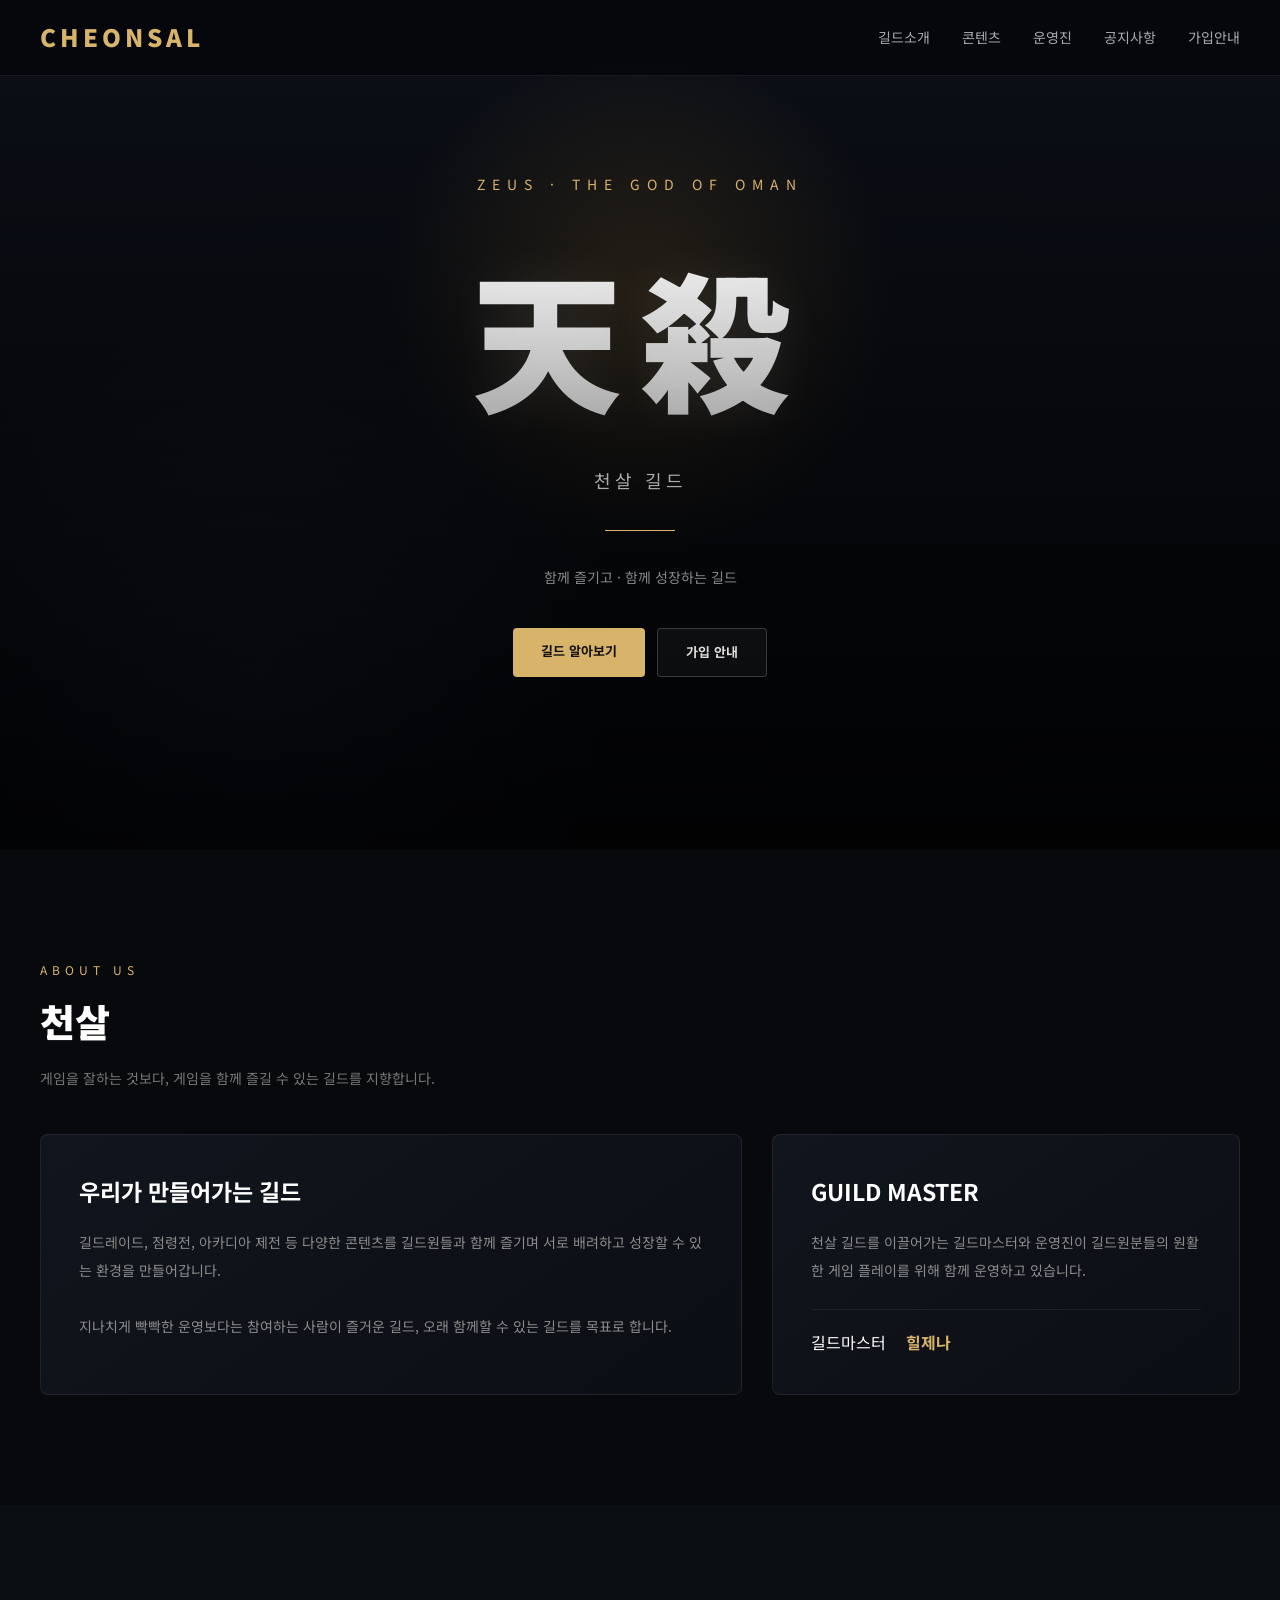
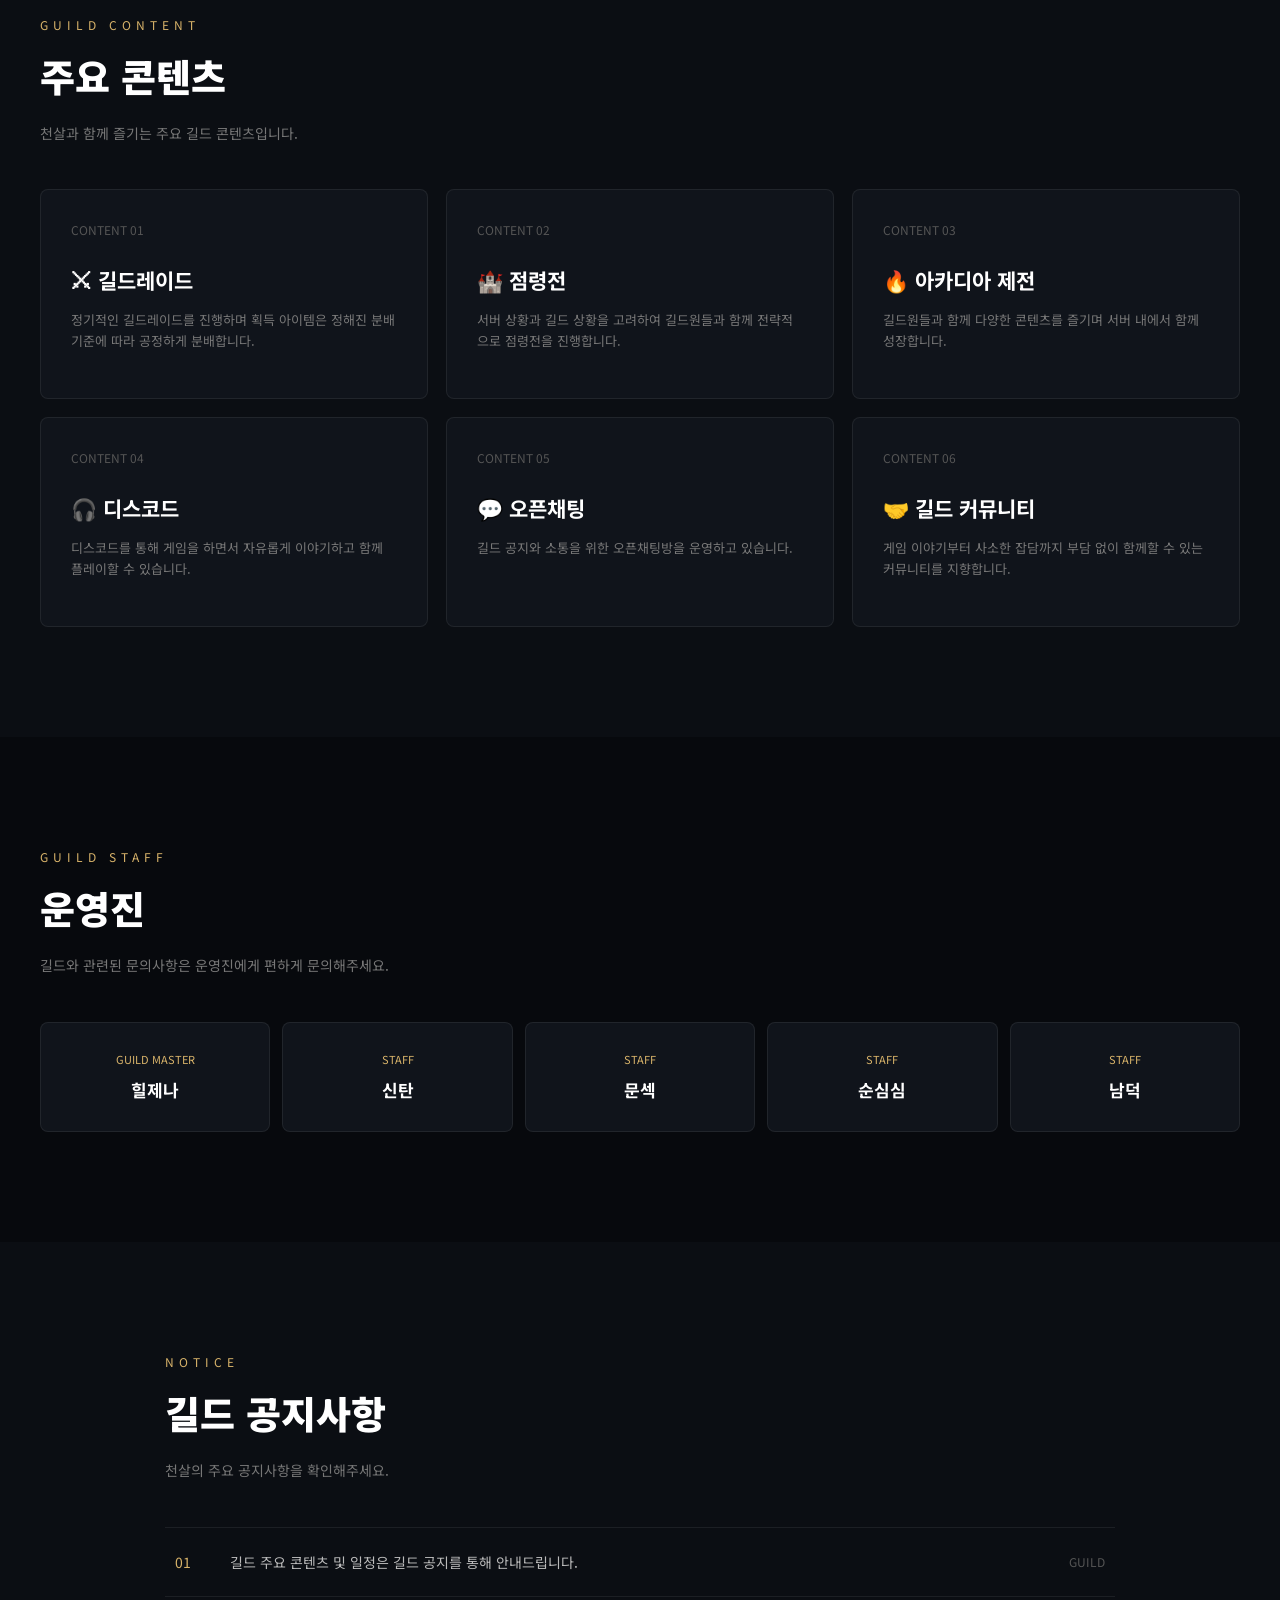
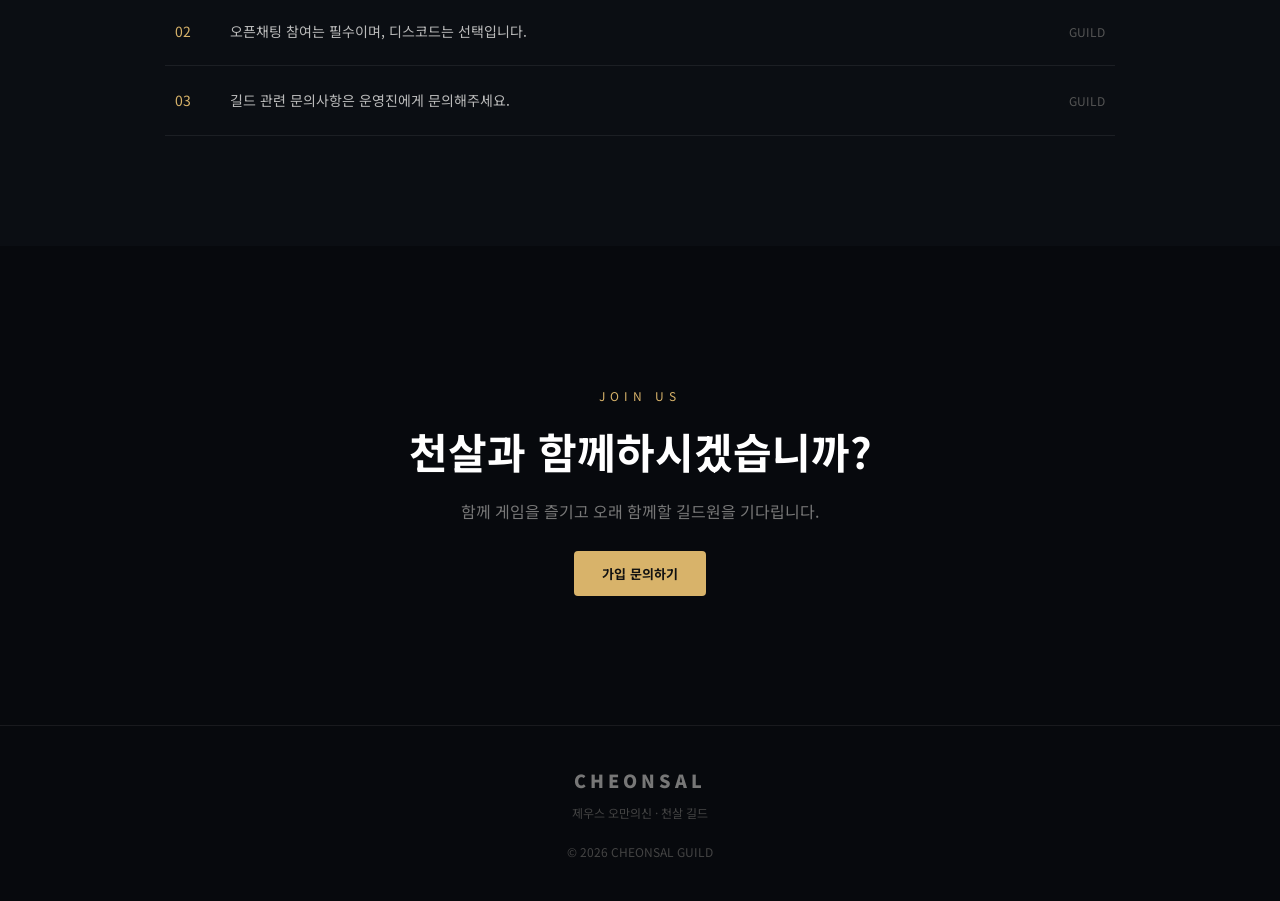
==== index.html @ 9de366fa "Update index.html" ====
<!DOCTYPE html>
<html lang="ko">
<head>
<meta charset="UTF-8">
<meta name="viewport" content="width=device-width, initial-scale=1.0">

<title>천살 | 제우스 오만의신</title>

<style>
@import url('https://fonts.googleapis.com/css2?family=Noto+Sans+KR:wght@400;500;700;900&display=swap');

* {
    margin: 0;
    padding: 0;
    box-sizing: border-box;
}

html {
    scroll-behavior: smooth;
}

body {
    font-family: 'Noto Sans KR', sans-serif;
    background: #07090d;
    color: #fff;
    line-height: 1.6;
}

a {
    color: inherit;
    text-decoration: none;
}

/* =========================
   HEADER
========================= */

header {
    position: fixed;
    top: 0;
    left: 0;
    width: 100%;
    height: 76px;
    z-index: 999;

    background: rgba(5, 7, 11, 0.82);
    backdrop-filter: blur(14px);

    border-bottom: 1px solid rgba(255,255,255,0.08);
}

.header-inner {
    max-width: 1250px;
    height: 100%;
    margin: auto;

    display: flex;
    align-items: center;
    justify-content: space-between;

    padding: 0 25px;
}

.logo {
    font-size: 24px;
    font-weight: 900;
    letter-spacing: 4px;
}

.logo span {
    color: #d8b36a;
}

nav {
    display: flex;
    gap: 32px;
}

nav a {
    color: #aaa;
    font-size: 14px;
    transition: 0.25s;
}

nav a:hover {
    color: #fff;
}

/* =========================
   HERO
========================= */

.hero {
    min-height: 850px;

    display: flex;
    align-items: center;
    justify-content: center;

    text-align: center;

    position: relative;
    overflow: hidden;

    background:
        radial-gradient(circle at 50% 35%, rgba(148,110,48,0.28), transparent 30%),
        radial-gradient(circle at 20% 80%, rgba(45,65,110,0.18), transparent 30%),
        linear-gradient(180deg, #0d1119 0%, #07090d 100%);
}

.hero::before {
    content: "";
    position: absolute;
    inset: 0;

    background:
        linear-gradient(
            180deg,
            rgba(0,0,0,0.05),
            rgba(0,0,0,0.75)
        );
}

.hero-content {
    position: relative;
    z-index: 2;
    padding: 20px;
}

.hero-small {
    color: #d8b36a;
    font-size: 14px;
    letter-spacing: 7px;
    margin-bottom: 20px;
}

.hero h1 {
    font-size: clamp(70px, 12vw, 150px);
    font-weight: 900;
    letter-spacing: 18px;

    background: linear-gradient(
        180deg,
        #fff 0%,
        #d8d8d8 40%,
        #9b9b9b 100%
    );

    -webkit-background-clip: text;
    -webkit-text-fill-color: transparent;

    text-shadow: 0 0 50px rgba(255,255,255,0.08);
}

.hero-sub {
    margin-top: 10px;
    color: #aaa;
    font-size: 18px;
    letter-spacing: 4px;
}

.hero-line {
    width: 70px;
    height: 1px;
    background: #d8b36a;
    margin: 35px auto;
}

.hero-description {
    color: #888;
    font-size: 14px;
}

.hero-buttons {
    margin-top: 40px;
    display: flex;
    justify-content: center;
    gap: 12px;
    flex-wrap: wrap;
}

.btn {
    padding: 13px 28px;
    border-radius: 4px;
    font-size: 13px;
    font-weight: 700;
    transition: 0.25s;
}

.btn-main {
    background: #d8b36a;
    color: #111;
}

.btn-main:hover {
    background: #f0d18c;
    transform: translateY(-2px);
}

.btn-dark {
    border: 1px solid rgba(255,255,255,0.18);
    color: #ddd;
    background: rgba(255,255,255,0.04);
}

.btn-dark:hover {
    background: rgba(255,255,255,0.1);
}

/* =========================
   COMMON
========================= */

section {
    max-width: 1250px;
    margin: auto;
    padding: 110px 25px;
}

.section-label {
    color: #d8b36a;
    font-size: 12px;
    letter-spacing: 5px;
    margin-bottom: 12px;
}

.section-title {
    font-size: 38px;
    font-weight: 900;
    margin-bottom: 15px;
}

.section-desc {
    color: #777;
    font-size: 14px;
    margin-bottom: 45px;
}

/* =========================
   ABOUT
========================= */

.about-grid {
    display: grid;
    grid-template-columns: 1.2fr 0.8fr;
    gap: 30px;
}

.about-box {
    background: linear-gradient(
        145deg,
        #11151d,
        #0b0e13
    );

    border: 1px solid rgba(255,255,255,0.08);
    padding: 38px;
    border-radius: 8px;
}

.about-box h3 {
    font-size: 23px;
    margin-bottom: 18px;
}

.about-box p {
    color: #8b8b8b;
    font-size: 14px;
    line-height: 2;
}

.master {
    margin-top: 25px;
    padding-top: 20px;
    border-top: 1px solid rgba(255,255,255,0.07);
}

.master strong {
    color: #d8b36a;
}

/* =========================
   CONTENT
========================= */

.content-section {
    max-width: none;
    background: #0b0e13;
}

.content-inner {
    max-width: 1250px;
    margin: auto;
}

.cards {
    display: grid;
    grid-template-columns: repeat(3, 1fr);
    gap: 18px;
}

.card {
    min-height: 210px;
    padding: 30px;

    background: #10141b;
    border: 1px solid rgba(255,255,255,0.07);

    border-radius: 8px;

    transition: 0.3s;
}

.card:hover {
    transform: translateY(-6px);
    border-color: rgba(216,179,106,0.4);
}

.card-number {
    color: #555;
    font-size: 12px;
    margin-bottom: 25px;
}

.card h3 {
    font-size: 21px;
    margin-bottom: 12px;
}

.card p {
    color: #777;
    font-size: 13px;
}

/* =========================
   STAFF
========================= */

.staff {
    display: grid;
    grid-template-columns: repeat(5, 1fr);
    gap: 12px;
}

.staff-card {
    background: #10141b;
    border: 1px solid rgba(255,255,255,0.07);
    padding: 28px 15px;
    text-align: center;
    border-radius: 8px;
}

.staff-role {
    color: #d8b36a;
    font-size: 11px;
    margin-bottom: 8px;
}

.staff-name {
    font-size: 17px;
    font-weight: 700;
}

/* =========================
   NOTICE
========================= */

.notice-section {
    background: #0b0e13;
    max-width: none;
}

.notice-inner {
    max-width: 1000px;
    margin: auto;
}

.notice {
    border-top: 1px solid rgba(255,255,255,0.07);
}

.notice-item {
    display: flex;
    align-items: center;

    padding: 23px 10px;

    border-bottom: 1px solid rgba(255,255,255,0.07);

    color: #bbb;
    font-size: 14px;
}

.notice-num {
    color: #d8b36a;
    width: 55px;
}

.notice-date {
    margin-left: auto;
    color: #555;
    font-size: 12px;
}

/* =========================
   JOIN
========================= */

.join {
    text-align: center;
    padding: 140px 25px;
}

.join h2 {
    font-size: 42px;
    margin-bottom: 15px;
}

.join p {
    color: #777;
    margin-bottom: 35px;
}

/* =========================
   FOOTER
========================= */

footer {
    border-top: 1px solid rgba(255,255,255,0.07);

    padding: 40px 20px;

    text-align: center;

    color: #444;
    font-size: 12px;
}

.footer-logo {
    color: #777;
    font-size: 18px;
    font-weight: 900;
    letter-spacing: 4px;
    margin-bottom: 8px;
}

/* =========================
   MOBILE
========================= */

@media(max-width: 850px) {

    nav {
        display: none;
    }

    .hero {
        min-height: 720px;
    }

    .hero h1 {
        letter-spacing: 10px;
    }

    .about-grid {
        grid-template-columns: 1fr;
    }

    .cards {
        grid-template-columns: 1fr;
    }

    .staff {
        grid-template-columns: repeat(2, 1fr);
    }

    .section-title {
        font-size: 30px;
    }
}
</style>
</head>


<body>

<!-- =========================
     HEADER
========================= -->

<header>

<div class="header-inner">

    <div class="logo">
        <span>CHEONSAL</span>
    </div>

    <nav>
        <a href="#about">길드소개</a>
        <a href="#content">콘텐츠</a>
        <a href="#staff">운영진</a>
        <a href="#notice">공지사항</a>
        <a href="#join">가입안내</a>
    </nav>

</div>

</header>


<!-- =========================
     HERO
========================= -->

<div class="hero">

<div class="hero-content">

    <div class="hero-small">
        ZEUS · THE GOD OF OMAN
    </div>

    <h1>天殺</h1>

    <div class="hero-sub">
        천살 길드
    </div>

    <div class="hero-line"></div>

    <div class="hero-description">
        함께 즐기고 · 함께 성장하는 길드
    </div>

    <div class="hero-buttons">

        <a href="#about" class="btn btn-main">
            길드 알아보기
        </a>

        <a href="#join" class="btn btn-dark">
            가입 안내
        </a>

    </div>

</div>

</div>


<!-- =========================
     ABOUT
========================= -->

<section id="about">

    <div class="section-label">
        ABOUT US
    </div>

    <div class="section-title">
        천살
    </div>

    <div class="section-desc">
        게임을 잘하는 것보다, 게임을 함께 즐길 수 있는 길드를 지향합니다.
    </div>


    <div class="about-grid">

        <div class="about-box">

            <h3>
                우리가 만들어가는 길드
            </h3>

            <p>
                길드레이드, 점령전, 아카디아 제전 등
                다양한 콘텐츠를 길드원들과 함께 즐기며
                서로 배려하고 성장할 수 있는 환경을 만들어갑니다.
                <br><br>
                지나치게 빡빡한 운영보다는
                참여하는 사람이 즐거운 길드,
                오래 함께할 수 있는 길드를 목표로 합니다.
            </p>

        </div>


        <div class="about-box">

            <h3>
                GUILD MASTER
            </h3>

            <p>
                천살 길드를 이끌어가는 길드마스터와
                운영진이 길드원분들의 원활한 게임 플레이를 위해
                함께 운영하고 있습니다.
            </p>

            <div class="master">
                길드마스터　
                <strong>힐제나</strong>
            </div>

        </div>

    </div>

</section>


<!-- =========================
     CONTENT
========================= -->

<div class="content-section" id="content">

<div class="content-inner">

<section>

    <div class="section-label">
        GUILD CONTENT
    </div>

    <div class="section-title">
        주요 콘텐츠
    </div>

    <div class="section-desc">
        천살과 함께 즐기는 주요 길드 콘텐츠입니다.
    </div>


    <div class="cards">

        <div class="card">

            <div class="card-number">
                CONTENT 01
            </div>

            <h3>
                ⚔ 길드레이드
            </h3>

            <p>
                정기적인 길드레이드를 진행하며
                획득 아이템은 정해진 분배 기준에 따라
                공정하게 분배합니다.
            </p>

        </div>


        <div class="card">

            <div class="card-number">
                CONTENT 02
            </div>

            <h3>
                🏰 점령전
            </h3>

            <p>
                서버 상황과 길드 상황을 고려하여
                길드원들과 함께 전략적으로
                점령전을 진행합니다.
            </p>

        </div>


        <div class="card">

            <div class="card-number">
                CONTENT 03
            </div>

            <h3>
                🔥 아카디아 제전
            </h3>

            <p>
                길드원들과 함께 다양한 콘텐츠를
                즐기며 서버 내에서 함께 성장합니다.
            </p>

        </div>


        <div class="card">

            <div class="card-number">
                CONTENT 04
            </div>

            <h3>
                🎧 디스코드
            </h3>

            <p>
                디스코드를 통해 게임을 하면서
                자유롭게 이야기하고 함께 플레이할 수 있습니다.
            </p>

        </div>


        <div class="card">

            <div class="card-number">
                CONTENT 05
            </div>

            <h3>
                💬 오픈채팅
            </h3>

            <p>
                길드 공지와 소통을 위한 오픈채팅방을
                운영하고 있습니다.
            </p>

        </div>


        <div class="card">

            <div class="card-number">
                CONTENT 06
            </div>

            <h3>
                🤝 길드 커뮤니티
            </h3>

            <p>
                게임 이야기부터 사소한 잡담까지
                부담 없이 함께할 수 있는 커뮤니티를 지향합니다.
            </p>

        </div>

    </div>

</section>

</div>
</div>


<!-- =========================
     STAFF
========================= -->

<section id="staff">

    <div class="section-label">
        GUILD STAFF
    </div>

    <div class="section-title">
        운영진
    </div>

    <div class="section-desc">
        길드와 관련된 문의사항은 운영진에게 편하게 문의해주세요.
    </div>


    <div class="staff">

        <div class="staff-card">
            <div class="staff-role">GUILD MASTER</div>
            <div class="staff-name">힐제나</div>
        </div>

        <div class="staff-card">
            <div class="staff-role">STAFF</div>
            <div class="staff-name">신탄</div>
        </div>

        <div class="staff-card">
            <div class="staff-role">STAFF</div>
            <div class="staff-name">문섹</div>
        </div>

        <div class="staff-card">
            <div class="staff-role">STAFF</div>
            <div class="staff-name">순심심</div>
        </div>

        <div class="staff-card">
            <div class="staff-role">STAFF</div>
            <div class="staff-name">남덕</div>
        </div>

    </div>

</section>


<!-- =========================
     NOTICE
========================= -->

<div class="notice-section" id="notice">

<div class="notice-inner">

<section>

    <div class="section-label">
        NOTICE
    </div>

    <div class="section-title">
        길드 공지사항
    </div>

    <div class="section-desc">
        천살의 주요 공지사항을 확인해주세요.
    </div>


    <div class="notice">

        <div class="notice-item">
            <div class="notice-num">01</div>

            길드 주요 콘텐츠 및 일정은 길드 공지를 통해 안내드립니다.

            <div class="notice-date">
                GUILD
            </div>
        </div>


        <div class="notice-item">
            <div class="notice-num">02</div>

            오픈채팅 참여는 필수이며, 디스코드는 선택입니다.

            <div class="notice-date">
                GUILD
            </div>
        </div>


        <div class="notice-item">
            <div class="notice-num">03</div>

            길드 관련 문의사항은 운영진에게 문의해주세요.

            <div class="notice-date">
                GUILD
            </div>
        </div>


    </div>

</section>

</div>
</div>


<!-- =========================
     JOIN
========================= -->

<section class="join" id="join">

    <div class="section-label">
        JOIN US
    </div>

    <h2>
        천살과 함께하시겠습니까?
    </h2>

    <p>
        함께 게임을 즐기고 오래 함께할 길드원을 기다립니다.
    </p>

    <a href="#" class="btn btn-main">
        가입 문의하기
    </a>

</section>


<!-- =========================
     FOOTER
========================= -->

<footer>

    <div class="footer-logo">
        CHEONSAL
    </div>

    <div>
        제우스 오만의신 · 천살 길드
    </div>

    <br>

    © 2026 CHEONSAL GUILD

</footer>


</body>
</html>
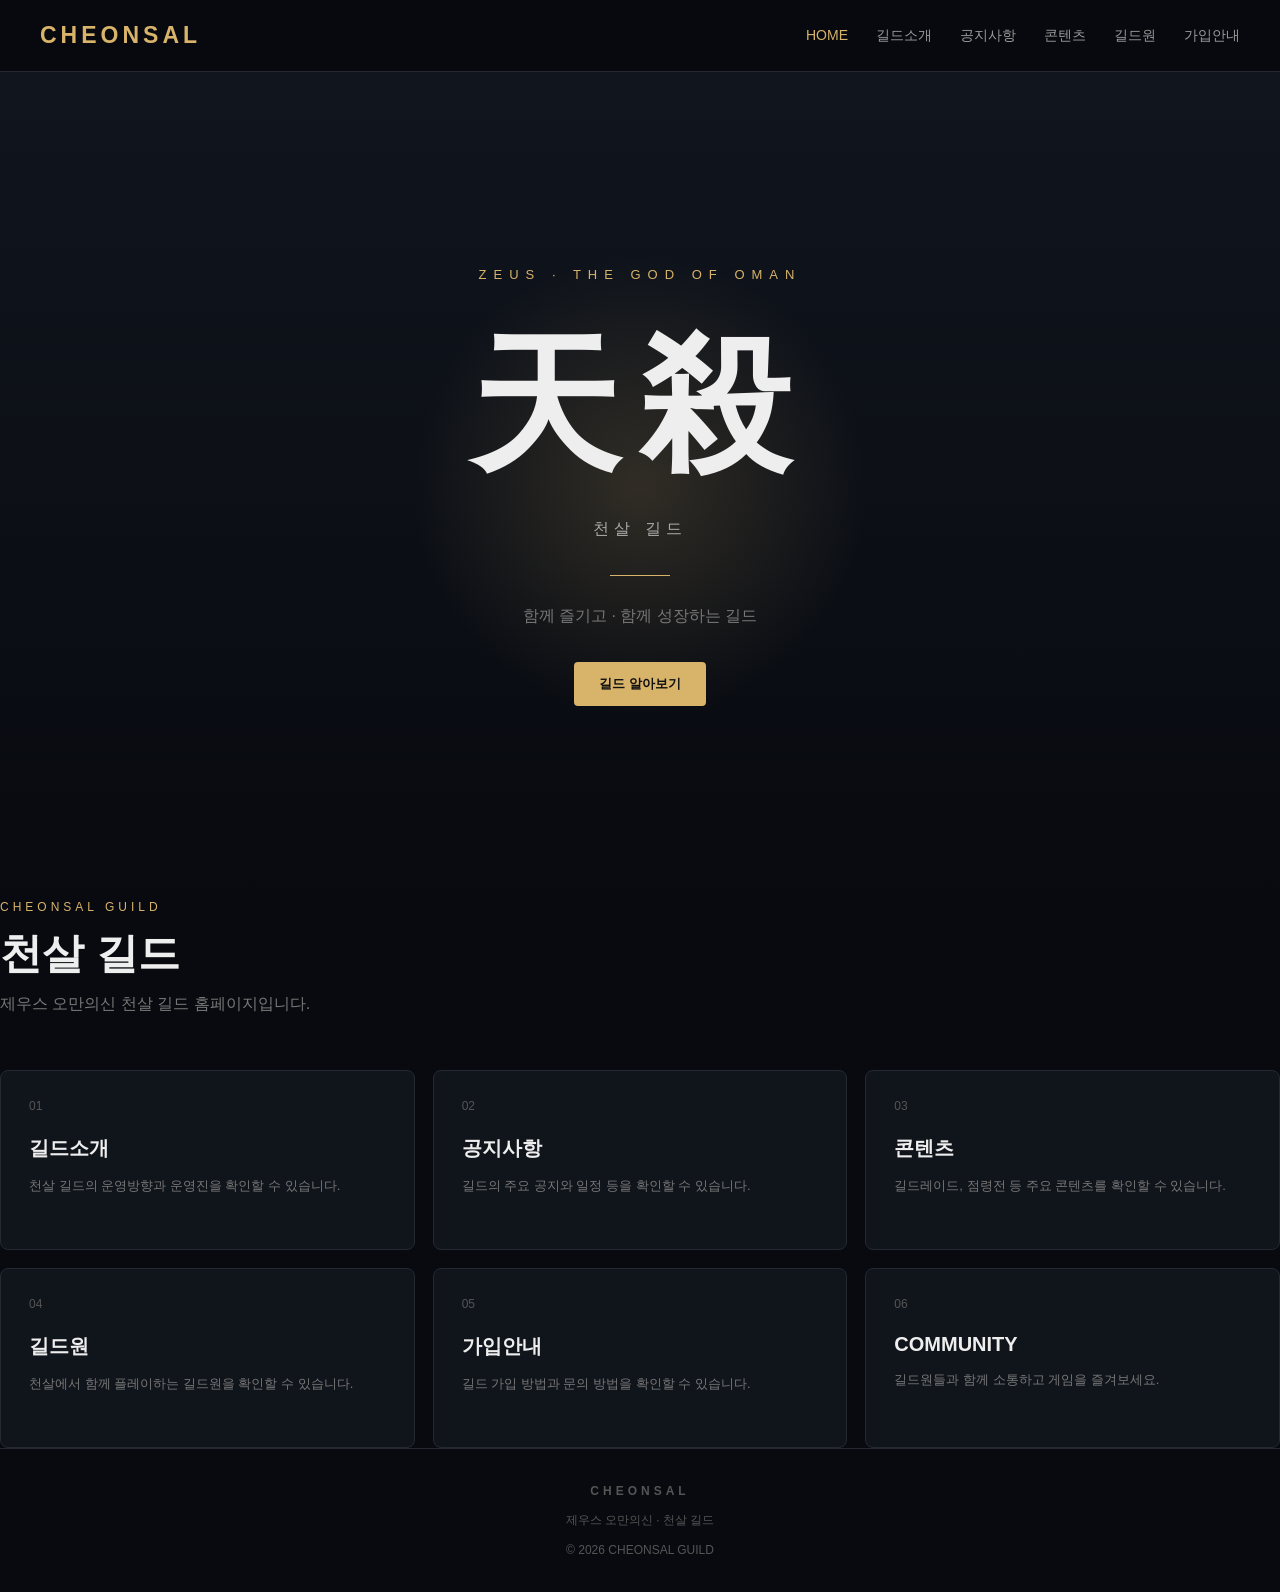
==== commit baf7c866: "Update index.html" ====
--- a/index.html
+++ b/index.html
@@ -1,923 +1,250 @@
 <!DOCTYPE html>
 <html lang="ko">
 <head>
-<meta charset="UTF-8">
-<meta name="viewport" content="width=device-width, initial-scale=1.0">
-
-<title>천살 | 제우스 오만의신</title>
-
-<style>
-@import url('https://fonts.googleapis.com/css2?family=Noto+Sans+KR:wght@400;500;700;900&display=swap');
-
-* {
-    margin: 0;
-    padding: 0;
-    box-sizing: border-box;
-}
-
-html {
-    scroll-behavior: smooth;
-}
-
-body {
-    font-family: 'Noto Sans KR', sans-serif;
-    background: #07090d;
-    color: #fff;
-    line-height: 1.6;
-}
-
-a {
-    color: inherit;
-    text-decoration: none;
-}
-
-/* =========================
-   HEADER
-========================= */
-
-header {
-    position: fixed;
-    top: 0;
-    left: 0;
-    width: 100%;
-    height: 76px;
-    z-index: 999;
-
-    background: rgba(5, 7, 11, 0.82);
-    backdrop-filter: blur(14px);
-
-    border-bottom: 1px solid rgba(255,255,255,0.08);
-}
-
-.header-inner {
-    max-width: 1250px;
-    height: 100%;
-    margin: auto;
-
-    display: flex;
-    align-items: center;
-    justify-content: space-between;
-
-    padding: 0 25px;
-}
-
-.logo {
-    font-size: 24px;
-    font-weight: 900;
-    letter-spacing: 4px;
-}
-
-.logo span {
-    color: #d8b36a;
-}
-
-nav {
-    display: flex;
-    gap: 32px;
-}
-
-nav a {
-    color: #aaa;
-    font-size: 14px;
-    transition: 0.25s;
-}
-
-nav a:hover {
-    color: #fff;
-}
-
-/* =========================
-   HERO
-========================= */
-
-.hero {
-    min-height: 850px;
-
-    display: flex;
-    align-items: center;
-    justify-content: center;
-
-    text-align: center;
-
-    position: relative;
-    overflow: hidden;
-
-    background:
-        radial-gradient(circle at 50% 35%, rgba(148,110,48,0.28), transparent 30%),
-        radial-gradient(circle at 20% 80%, rgba(45,65,110,0.18), transparent 30%),
-        linear-gradient(180deg, #0d1119 0%, #07090d 100%);
-}
-
-.hero::before {
-    content: "";
-    position: absolute;
-    inset: 0;
-
-    background:
-        linear-gradient(
-            180deg,
-            rgba(0,0,0,0.05),
-            rgba(0,0,0,0.75)
-        );
-}
-
-.hero-content {
-    position: relative;
-    z-index: 2;
-    padding: 20px;
-}
-
-.hero-small {
-    color: #d8b36a;
-    font-size: 14px;
-    letter-spacing: 7px;
-    margin-bottom: 20px;
-}
-
-.hero h1 {
-    font-size: clamp(70px, 12vw, 150px);
-    font-weight: 900;
-    letter-spacing: 18px;
-
-    background: linear-gradient(
-        180deg,
-        #fff 0%,
-        #d8d8d8 40%,
-        #9b9b9b 100%
-    );
-
-    -webkit-background-clip: text;
-    -webkit-text-fill-color: transparent;
-
-    text-shadow: 0 0 50px rgba(255,255,255,0.08);
-}
-
-.hero-sub {
-    margin-top: 10px;
-    color: #aaa;
-    font-size: 18px;
-    letter-spacing: 4px;
-}
-
-.hero-line {
-    width: 70px;
-    height: 1px;
-    background: #d8b36a;
-    margin: 35px auto;
-}
-
-.hero-description {
-    color: #888;
-    font-size: 14px;
-}
-
-.hero-buttons {
-    margin-top: 40px;
-    display: flex;
-    justify-content: center;
-    gap: 12px;
-    flex-wrap: wrap;
-}
-
-.btn {
-    padding: 13px 28px;
-    border-radius: 4px;
-    font-size: 13px;
-    font-weight: 700;
-    transition: 0.25s;
-}
-
-.btn-main {
-    background: #d8b36a;
-    color: #111;
-}
-
-.btn-main:hover {
-    background: #f0d18c;
-    transform: translateY(-2px);
-}
-
-.btn-dark {
-    border: 1px solid rgba(255,255,255,0.18);
-    color: #ddd;
-    background: rgba(255,255,255,0.04);
-}
-
-.btn-dark:hover {
-    background: rgba(255,255,255,0.1);
-}
-
-/* =========================
-   COMMON
-========================= */
-
-section {
-    max-width: 1250px;
-    margin: auto;
-    padding: 110px 25px;
-}
-
-.section-label {
-    color: #d8b36a;
-    font-size: 12px;
-    letter-spacing: 5px;
-    margin-bottom: 12px;
-}
-
-.section-title {
-    font-size: 38px;
-    font-weight: 900;
-    margin-bottom: 15px;
-}
-
-.section-desc {
-    color: #777;
-    font-size: 14px;
-    margin-bottom: 45px;
-}
-
-/* =========================
-   ABOUT
-========================= */
-
-.about-grid {
-    display: grid;
-    grid-template-columns: 1.2fr 0.8fr;
-    gap: 30px;
-}
-
-.about-box {
-    background: linear-gradient(
-        145deg,
-        #11151d,
-        #0b0e13
-    );
-
-    border: 1px solid rgba(255,255,255,0.08);
-    padding: 38px;
-    border-radius: 8px;
-}
-
-.about-box h3 {
-    font-size: 23px;
-    margin-bottom: 18px;
-}
-
-.about-box p {
-    color: #8b8b8b;
-    font-size: 14px;
-    line-height: 2;
-}
-
-.master {
-    margin-top: 25px;
-    padding-top: 20px;
-    border-top: 1px solid rgba(255,255,255,0.07);
-}
-
-.master strong {
-    color: #d8b36a;
-}
-
-/* =========================
-   CONTENT
-========================= */
-
-.content-section {
-    max-width: none;
-    background: #0b0e13;
-}
-
-.content-inner {
-    max-width: 1250px;
-    margin: auto;
-}
-
-.cards {
-    display: grid;
-    grid-template-columns: repeat(3, 1fr);
-    gap: 18px;
-}
-
-.card {
-    min-height: 210px;
-    padding: 30px;
-
-    background: #10141b;
-    border: 1px solid rgba(255,255,255,0.07);
-
-    border-radius: 8px;
-
-    transition: 0.3s;
-}
-
-.card:hover {
-    transform: translateY(-6px);
-    border-color: rgba(216,179,106,0.4);
-}
-
-.card-number {
-    color: #555;
-    font-size: 12px;
-    margin-bottom: 25px;
-}
-
-.card h3 {
-    font-size: 21px;
-    margin-bottom: 12px;
-}
-
-.card p {
-    color: #777;
-    font-size: 13px;
-}
-
-/* =========================
-   STAFF
-========================= */
-
-.staff {
-    display: grid;
-    grid-template-columns: repeat(5, 1fr);
-    gap: 12px;
-}
-
-.staff-card {
-    background: #10141b;
-    border: 1px solid rgba(255,255,255,0.07);
-    padding: 28px 15px;
-    text-align: center;
-    border-radius: 8px;
-}
-
-.staff-role {
-    color: #d8b36a;
-    font-size: 11px;
-    margin-bottom: 8px;
-}
-
-.staff-name {
-    font-size: 17px;
-    font-weight: 700;
-}
-
-/* =========================
-   NOTICE
-========================= */
-
-.notice-section {
-    background: #0b0e13;
-    max-width: none;
-}
-
-.notice-inner {
-    max-width: 1000px;
-    margin: auto;
-}
-
-.notice {
-    border-top: 1px solid rgba(255,255,255,0.07);
-}
-
-.notice-item {
-    display: flex;
-    align-items: center;
-
-    padding: 23px 10px;
-
-    border-bottom: 1px solid rgba(255,255,255,0.07);
-
-    color: #bbb;
-    font-size: 14px;
-}
-
-.notice-num {
-    color: #d8b36a;
-    width: 55px;
-}
-
-.notice-date {
-    margin-left: auto;
-    color: #555;
-    font-size: 12px;
-}
-
-/* =========================
-   JOIN
-========================= */
-
-.join {
-    text-align: center;
-    padding: 140px 25px;
-}
-
-.join h2 {
-    font-size: 42px;
-    margin-bottom: 15px;
-}
-
-.join p {
-    color: #777;
-    margin-bottom: 35px;
-}
-
-/* =========================
-   FOOTER
-========================= */
-
-footer {
-    border-top: 1px solid rgba(255,255,255,0.07);
-
-    padding: 40px 20px;
-
-    text-align: center;
-
-    color: #444;
-    font-size: 12px;
-}
-
-.footer-logo {
-    color: #777;
-    font-size: 18px;
-    font-weight: 900;
-    letter-spacing: 4px;
-    margin-bottom: 8px;
-}
-
-/* =========================
-   MOBILE
-========================= */
-
-@media(max-width: 850px) {
-
-    nav {
-        display: none;
-    }
-
-    .hero {
-        min-height: 720px;
-    }
-
-    .hero h1 {
-        letter-spacing: 10px;
-    }
-
-    .about-grid {
-        grid-template-columns: 1fr;
-    }
-
-    .cards {
-        grid-template-columns: 1fr;
-    }
-
-    .staff {
-        grid-template-columns: repeat(2, 1fr);
-    }
-
-    .section-title {
-        font-size: 30px;
-    }
-}
-</style>
+    <meta charset="UTF-8">
+    <meta name="viewport" content="width=device-width, initial-scale=1.0">
+
+    <title>천살 | 제우스 오만의신</title>
+
+    <link rel="stylesheet" href="style.css">
 </head>
 
-
 <body>
 
-<!-- =========================
-     HEADER
-========================= -->
-
 <header>
-
-<div class="header-inner">
-
-    <div class="logo">
-        <span>CHEONSAL</span>
+    <div class="header-inner">
+
+        <a href="index.html" class="logo">
+            <span>CHEONSAL</span>
+        </a>
+
+        <nav>
+            <a href="index.html" class="active">HOME</a>
+            <a href="guild.html">길드소개</a>
+            <a href="notice.html">공지사항</a>
+            <a href="content.html">콘텐츠</a>
+            <a href="members.html">길드원</a>
+            <a href="join.html">가입안내</a>
+        </nav>
+
     </div>
-
-    <nav>
-        <a href="#about">길드소개</a>
-        <a href="#content">콘텐츠</a>
-        <a href="#staff">운영진</a>
-        <a href="#notice">공지사항</a>
-        <a href="#join">가입안내</a>
-    </nav>
-
-</div>
-
 </header>
 
 
-<!-- =========================
-     HERO
-========================= -->
-
-<div class="hero">
-
-<div class="hero-content">
-
-    <div class="hero-small">
-        ZEUS · THE GOD OF OMAN
-    </div>
-
-    <h1>天殺</h1>
-
-    <div class="hero-sub">
-        천살 길드
-    </div>
-
-    <div class="hero-line"></div>
-
-    <div class="hero-description">
-        함께 즐기고 · 함께 성장하는 길드
-    </div>
-
-    <div class="hero-buttons">
-
-        <a href="#about" class="btn btn-main">
-            길드 알아보기
-        </a>
-
-        <a href="#join" class="btn btn-dark">
-            가입 안내
-        </a>
-
-    </div>
-
-</div>
-
-</div>
-
-
-<!-- =========================
-     ABOUT
-========================= -->
-
-<section id="about">
-
-    <div class="section-label">
-        ABOUT US
-    </div>
-
-    <div class="section-title">
-        천살
-    </div>
-
-    <div class="section-desc">
-        게임을 잘하는 것보다, 게임을 함께 즐길 수 있는 길드를 지향합니다.
-    </div>
-
-
-    <div class="about-grid">
-
-        <div class="about-box">
-
-            <h3>
-                우리가 만들어가는 길드
-            </h3>
+<main>
+
+    <!-- 메인 -->
+    <section style="
+        min-height: calc(100vh - 72px);
+        display:flex;
+        align-items:center;
+        text-align:center;
+        background:
+        radial-gradient(circle at center, rgba(216,179,106,.18), transparent 30%),
+        linear-gradient(180deg,#10151e,#080a0f);
+    ">
+
+        <div class="container">
+
+            <p style="
+                color:#d8b36a;
+                letter-spacing:7px;
+                font-size:13px;
+                margin-bottom:25px;
+            ">
+                ZEUS · THE GOD OF OMAN
+            </p>
+
+            <h1 style="
+                font-size:clamp(70px,12vw,150px);
+                letter-spacing:20px;
+                margin-bottom:10px;
+            ">
+                天殺
+            </h1>
+
+            <p style="
+                color:#aaa;
+                letter-spacing:5px;
+                margin-bottom:35px;
+            ">
+                천살 길드
+            </p>
+
+            <div style="
+                width:60px;
+                height:1px;
+                background:#d8b36a;
+                margin:0 auto 30px;
+            "></div>
+
+            <p style="
+                color:#777;
+                margin-bottom:35px;
+            ">
+                함께 즐기고 · 함께 성장하는 길드
+            </p>
+
+            <a href="guild.html" class="btn btn-gold">
+                길드 알아보기
+            </a>
+
+        </div>
+
+    </section>
+
+
+    <!-- 빠른 메뉴 -->
+    <section>
+
+        <div class="page-title" style="padding-top:0;border:0;">
+
+            <div class="label">
+                CHEONSAL GUILD
+            </div>
+
+            <h1>
+                천살 길드
+            </h1>
 
             <p>
-                길드레이드, 점령전, 아카디아 제전 등
-                다양한 콘텐츠를 길드원들과 함께 즐기며
-                서로 배려하고 성장할 수 있는 환경을 만들어갑니다.
-                <br><br>
-                지나치게 빡빡한 운영보다는
-                참여하는 사람이 즐거운 길드,
-                오래 함께할 수 있는 길드를 목표로 합니다.
+                제우스 오만의신 천살 길드 홈페이지입니다.
             </p>
 
         </div>
 
 
-        <div class="about-box">
-
-            <h3>
-                GUILD MASTER
-            </h3>
-
-            <p>
-                천살 길드를 이끌어가는 길드마스터와
-                운영진이 길드원분들의 원활한 게임 플레이를 위해
-                함께 운영하고 있습니다.
-            </p>
-
-            <div class="master">
-                길드마스터　
-                <strong>힐제나</strong>
+        <div class="cards">
+
+            <a href="guild.html" class="card">
+
+                <div class="number">
+                    01
+                </div>
+
+                <h2>
+                    길드소개
+                </h2>
+
+                <p>
+                    천살 길드의 운영방향과
+                    운영진을 확인할 수 있습니다.
+                </p>
+
+            </a>
+
+
+            <a href="notice.html" class="card">
+
+                <div class="number">
+                    02
+                </div>
+
+                <h2>
+                    공지사항
+                </h2>
+
+                <p>
+                    길드의 주요 공지와
+                    일정 등을 확인할 수 있습니다.
+                </p>
+
+            </a>
+
+
+            <a href="content.html" class="card">
+
+                <div class="number">
+                    03
+                </div>
+
+                <h2>
+                    콘텐츠
+                </h2>
+
+                <p>
+                    길드레이드, 점령전 등
+                    주요 콘텐츠를 확인할 수 있습니다.
+                </p>
+
+            </a>
+
+
+            <a href="members.html" class="card">
+
+                <div class="number">
+                    04
+                </div>
+
+                <h2>
+                    길드원
+                </h2>
+
+                <p>
+                    천살에서 함께 플레이하는
+                    길드원을 확인할 수 있습니다.
+                </p>
+
+            </a>
+
+
+            <a href="join.html" class="card">
+
+                <div class="number">
+                    05
+                </div>
+
+                <h2>
+                    가입안내
+                </h2>
+
+                <p>
+                    길드 가입 방법과
+                    문의 방법을 확인할 수 있습니다.
+                </p>
+
+            </a>
+
+
+            <div class="card">
+
+                <div class="number">
+                    06
+                </div>
+
+                <h2>
+                    COMMUNITY
+                </h2>
+
+                <p>
+                    길드원들과 함께 소통하고
+                    게임을 즐겨보세요.
+                </p>
+
             </div>
 
         </div>
 
-    </div>
-
-</section>
-
-
-<!-- =========================
-     CONTENT
-========================= -->
-
-<div class="content-section" id="content">
-
-<div class="content-inner">
-
-<section>
-
-    <div class="section-label">
-        GUILD CONTENT
-    </div>
-
-    <div class="section-title">
-        주요 콘텐츠
-    </div>
-
-    <div class="section-desc">
-        천살과 함께 즐기는 주요 길드 콘텐츠입니다.
-    </div>
-
-
-    <div class="cards">
-
-        <div class="card">
-
-            <div class="card-number">
-                CONTENT 01
-            </div>
-
-            <h3>
-                ⚔ 길드레이드
-            </h3>
-
-            <p>
-                정기적인 길드레이드를 진행하며
-                획득 아이템은 정해진 분배 기준에 따라
-                공정하게 분배합니다.
-            </p>
-
-        </div>
-
-
-        <div class="card">
-
-            <div class="card-number">
-                CONTENT 02
-            </div>
-
-            <h3>
-                🏰 점령전
-            </h3>
-
-            <p>
-                서버 상황과 길드 상황을 고려하여
-                길드원들과 함께 전략적으로
-                점령전을 진행합니다.
-            </p>
-
-        </div>
-
-
-        <div class="card">
-
-            <div class="card-number">
-                CONTENT 03
-            </div>
-
-            <h3>
-                🔥 아카디아 제전
-            </h3>
-
-            <p>
-                길드원들과 함께 다양한 콘텐츠를
-                즐기며 서버 내에서 함께 성장합니다.
-            </p>
-
-        </div>
-
-
-        <div class="card">
-
-            <div class="card-number">
-                CONTENT 04
-            </div>
-
-            <h3>
-                🎧 디스코드
-            </h3>
-
-            <p>
-                디스코드를 통해 게임을 하면서
-                자유롭게 이야기하고 함께 플레이할 수 있습니다.
-            </p>
-
-        </div>
-
-
-        <div class="card">
-
-            <div class="card-number">
-                CONTENT 05
-            </div>
-
-            <h3>
-                💬 오픈채팅
-            </h3>
-
-            <p>
-                길드 공지와 소통을 위한 오픈채팅방을
-                운영하고 있습니다.
-            </p>
-
-        </div>
-
-
-        <div class="card">
-
-            <div class="card-number">
-                CONTENT 06
-            </div>
-
-            <h3>
-                🤝 길드 커뮤니티
-            </h3>
-
-            <p>
-                게임 이야기부터 사소한 잡담까지
-                부담 없이 함께할 수 있는 커뮤니티를 지향합니다.
-            </p>
-
-        </div>
-
-    </div>
-
-</section>
-
-</div>
-</div>
-
-
-<!-- =========================
-     STAFF
-========================= -->
-
-<section id="staff">
-
-    <div class="section-label">
-        GUILD STAFF
-    </div>
-
-    <div class="section-title">
-        운영진
-    </div>
-
-    <div class="section-desc">
-        길드와 관련된 문의사항은 운영진에게 편하게 문의해주세요.
-    </div>
-
-
-    <div class="staff">
-
-        <div class="staff-card">
-            <div class="staff-role">GUILD MASTER</div>
-            <div class="staff-name">힐제나</div>
-        </div>
-
-        <div class="staff-card">
-            <div class="staff-role">STAFF</div>
-            <div class="staff-name">신탄</div>
-        </div>
-
-        <div class="staff-card">
-            <div class="staff-role">STAFF</div>
-            <div class="staff-name">문섹</div>
-        </div>
-
-        <div class="staff-card">
-            <div class="staff-role">STAFF</div>
-            <div class="staff-name">순심심</div>
-        </div>
-
-        <div class="staff-card">
-            <div class="staff-role">STAFF</div>
-            <div class="staff-name">남덕</div>
-        </div>
-
-    </div>
-
-</section>
-
-
-<!-- =========================
-     NOTICE
-========================= -->
-
-<div class="notice-section" id="notice">
-
-<div class="notice-inner">
-
-<section>
-
-    <div class="section-label">
-        NOTICE
-    </div>
-
-    <div class="section-title">
-        길드 공지사항
-    </div>
-
-    <div class="section-desc">
-        천살의 주요 공지사항을 확인해주세요.
-    </div>
-
-
-    <div class="notice">
-
-        <div class="notice-item">
-            <div class="notice-num">01</div>
-
-            길드 주요 콘텐츠 및 일정은 길드 공지를 통해 안내드립니다.
-
-            <div class="notice-date">
-                GUILD
-            </div>
-        </div>
-
-
-        <div class="notice-item">
-            <div class="notice-num">02</div>
-
-            오픈채팅 참여는 필수이며, 디스코드는 선택입니다.
-
-            <div class="notice-date">
-                GUILD
-            </div>
-        </div>
-
-
-        <div class="notice-item">
-            <div class="notice-num">03</div>
-
-            길드 관련 문의사항은 운영진에게 문의해주세요.
-
-            <div class="notice-date">
-                GUILD
-            </div>
-        </div>
-
-
-    </div>
-
-</section>
-
-</div>
-</div>
-
-
-<!-- =========================
-     JOIN
-========================= -->
-
-<section class="join" id="join">
-
-    <div class="section-label">
-        JOIN US
-    </div>
-
-    <h2>
-        천살과 함께하시겠습니까?
-    </h2>
-
-    <p>
-        함께 게임을 즐기고 오래 함께할 길드원을 기다립니다.
-    </p>
-
-    <a href="#" class="btn btn-main">
-        가입 문의하기
-    </a>
-
-</section>
-
-
-<!-- =========================
-     FOOTER
-========================= -->
+    </section>
+
+</main>
+
 
 <footer>
 
-    <div class="footer-logo">
+    <strong style="letter-spacing:4px;">
         CHEONSAL
-    </div>
-
-    <div>
-        제우스 오만의신 · 천살 길드
-    </div>
-
-    <br>
+    </strong>
+
+    <br><br>
+
+    제우스 오만의신 · 천살 길드
+
+    <br><br>
 
     © 2026 CHEONSAL GUILD
 
 </footer>
-
 
 </body>
 </html>
--- a/style.css
+++ b/style.css
@@ -0,0 +1,251 @@
+* {
+    margin: 0;
+    padding: 0;
+    box-sizing: border-box;
+}
+
+html {
+    scroll-behavior: smooth;
+}
+
+body {
+    font-family: Arial, "Noto Sans KR", sans-serif;
+    background: #080a0f;
+    color: #eee;
+}
+
+a {
+    color: inherit;
+    text-decoration: none;
+}
+
+header {
+    height: 72px;
+    background: rgba(8, 10, 15, .96);
+    border-bottom: 1px solid #242933;
+    display: flex;
+    align-items: center;
+    position: sticky;
+    top: 0;
+    z-index: 100;
+}
+
+.header-inner {
+    width: 1200px;
+    max-width: calc(100% - 40px);
+    margin: auto;
+    display: flex;
+    align-items: center;
+    justify-content: space-between;
+}
+
+.logo {
+    font-size: 23px;
+    font-weight: 900;
+    letter-spacing: 4px;
+}
+
+.logo span {
+    color: #d8b36a;
+}
+
+nav {
+    display: flex;
+    gap: 28px;
+}
+
+nav a {
+    color: #999;
+    font-size: 14px;
+    transition: .2s;
+}
+
+nav a:hover,
+nav a.active {
+    color: #d8b36a;
+}
+
+.container {
+    width: 1200px;
+    max-width: calc(100% - 40px);
+    margin: auto;
+}
+
+.page-title {
+    padding: 90px 0 55px;
+    border-bottom: 1px solid #242933;
+}
+
+.page-title .label {
+    color: #d8b36a;
+    font-size: 12px;
+    letter-spacing: 4px;
+    margin-bottom: 12px;
+}
+
+.page-title h1 {
+    font-size: 42px;
+    margin-bottom: 12px;
+}
+
+.page-title p {
+    color: #777;
+}
+
+.content {
+    padding: 55px 0 100px;
+}
+
+.box {
+    background: #10141b;
+    border: 1px solid #242933;
+    border-radius: 8px;
+    padding: 30px;
+    margin-bottom: 20px;
+}
+
+.box h2 {
+    font-size: 21px;
+    margin-bottom: 18px;
+}
+
+.box h3 {
+    font-size: 17px;
+    margin: 25px 0 10px;
+    color: #d8b36a;
+}
+
+.box p {
+    color: #999;
+    line-height: 1.9;
+    font-size: 14px;
+}
+
+.cards {
+    display: grid;
+    grid-template-columns: repeat(3, 1fr);
+    gap: 18px;
+}
+
+.card {
+    background: #10141b;
+    border: 1px solid #242933;
+    border-radius: 8px;
+    padding: 28px;
+    min-height: 180px;
+    transition: .2s;
+}
+
+.card:hover {
+    border-color: #665538;
+    transform: translateY(-3px);
+}
+
+.card .number {
+    color: #555;
+    font-size: 12px;
+    margin-bottom: 22px;
+}
+
+.card h2 {
+    font-size: 20px;
+    margin-bottom: 12px;
+}
+
+.card p {
+    color: #777;
+    font-size: 13px;
+    line-height: 1.8;
+}
+
+.staff {
+    display: grid;
+    grid-template-columns: repeat(5, 1fr);
+    gap: 15px;
+}
+
+.staff-card {
+    text-align: center;
+    background: #10141b;
+    border: 1px solid #242933;
+    padding: 28px 15px;
+    border-radius: 8px;
+}
+
+.staff-card .role {
+    color: #d8b36a;
+    font-size: 11px;
+    margin-bottom: 8px;
+}
+
+.staff-card .name {
+    font-size: 17px;
+    font-weight: bold;
+}
+
+.notice {
+    border-top: 1px solid #242933;
+}
+
+.notice-item {
+    display: flex;
+    align-items: center;
+    gap: 20px;
+    padding: 22px 10px;
+    border-bottom: 1px solid #242933;
+}
+
+.notice-item .num {
+    color: #d8b36a;
+    width: 35px;
+}
+
+.notice-item .date {
+    margin-left: auto;
+    color: #555;
+    font-size: 12px;
+}
+
+.btn {
+    display: inline-block;
+    padding: 13px 25px;
+    border-radius: 4px;
+    font-size: 13px;
+    font-weight: bold;
+}
+
+.btn-gold {
+    background: #d8b36a;
+    color: #111;
+}
+
+footer {
+    border-top: 1px solid #242933;
+    padding: 35px 20px;
+    text-align: center;
+    color: #555;
+    font-size: 12px;
+}
+
+@media(max-width: 800px) {
+
+    nav {
+        gap: 12px;
+    }
+
+    nav a {
+        font-size: 11px;
+    }
+
+    .cards {
+        grid-template-columns: 1fr;
+    }
+
+    .staff {
+        grid-template-columns: repeat(2, 1fr);
+    }
+
+    .page-title h1 {
+        font-size: 32px;
+    }
+}
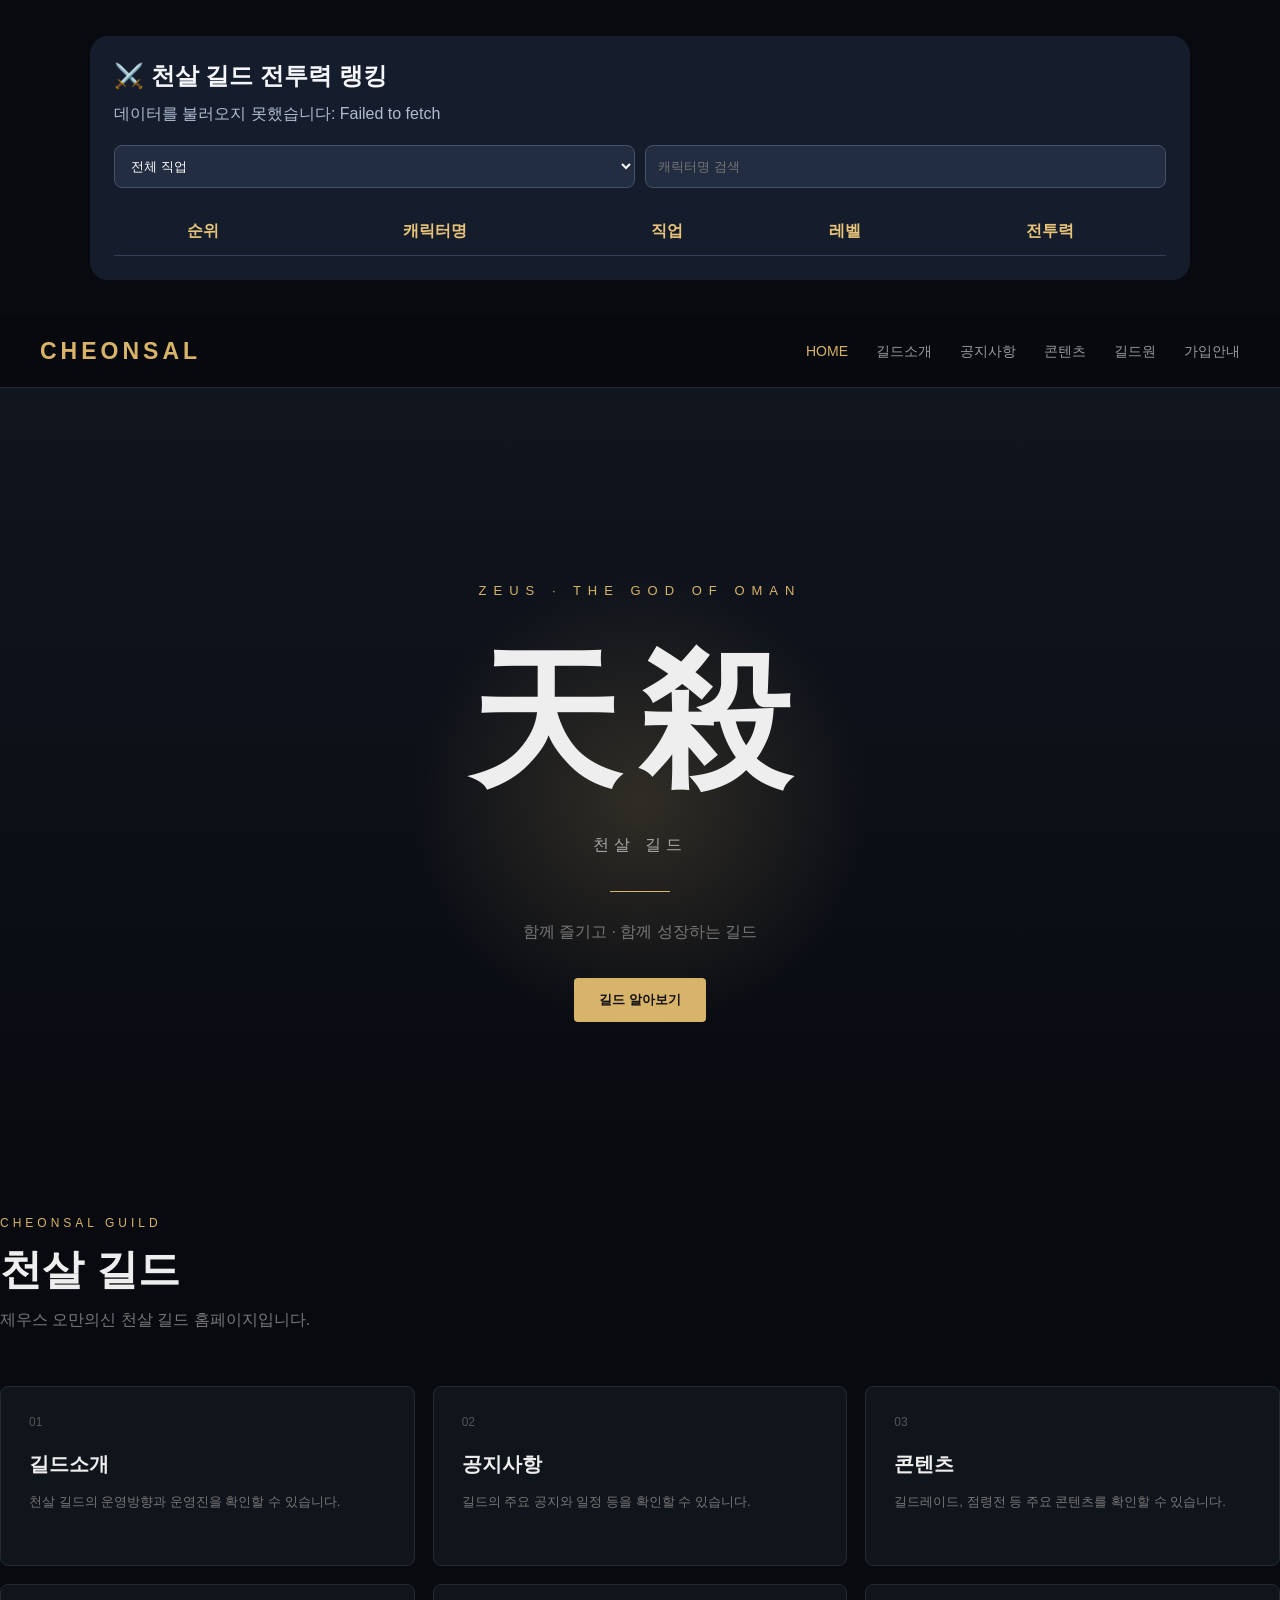
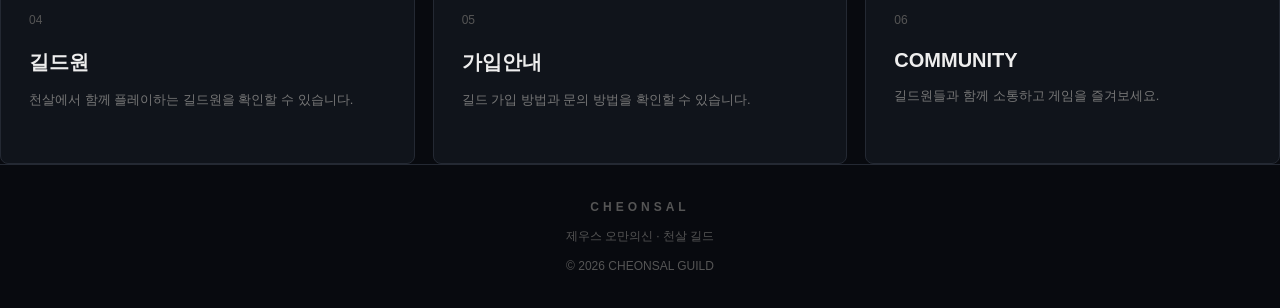
==== commit 618cfa20: "Update index.html" ====
--- a/index.html
+++ b/index.html
@@ -10,6 +10,142 @@
 </head>
 
 <body>
+    
+<style>
+  #cheonsal-ranking {
+    max-width: 1100px;
+    margin: 36px auto;
+    padding: 24px;
+    border-radius: 18px;
+    background: #151c2c;
+    color: #f4f6fb;
+    font-family: Arial, sans-serif;
+  }
+  #cheonsal-ranking h2 { margin: 0 0 12px; }
+  #cheonsal-ranking .ranking-controls {
+    display: flex; gap: 10px; flex-wrap: wrap; margin: 20px 0;
+  }
+  #cheonsal-ranking input, #cheonsal-ranking select {
+    padding: 12px; border-radius: 8px; border: 1px solid #46516a;
+    background: #222d42; color: white; flex: 1; min-width: 160px;
+  }
+  #cheonsal-ranking .ranking-table-wrap { overflow-x: auto; }
+  #cheonsal-ranking table { width: 100%; border-collapse: collapse; }
+  #cheonsal-ranking th, #cheonsal-ranking td {
+    padding: 13px 10px; text-align: center;
+    border-bottom: 1px solid #344056;
+  }
+  #cheonsal-ranking th { color: #e7c47a; }
+  #cheonsal-ranking .ranking-status { color: #aebbd0; }
+</style>
+
+<section id="cheonsal-ranking">
+  <h2>⚔️ 천살 길드 전투력 랭킹</h2>
+  <p class="ranking-status" id="ranking-status">길드원 데이터를 불러오는 중...</p>
+
+  <div class="ranking-controls">
+    <select id="ranking-job">
+      <option value="">전체 직업</option>
+      <option>버서커</option>
+      <option>레인저</option>
+      <option>어쌔신</option>
+      <option>나이트</option>
+      <option>아티산</option>
+      <option>블레스드</option>
+      <option>오라클</option>
+      <option>엘리멘탈리스트</option>
+    </select>
+    <input id="ranking-search" placeholder="캐릭터명 검색">
+  </div>
+
+  <div class="ranking-table-wrap">
+    <table>
+      <thead>
+        <tr><th>순위</th><th>캐릭터명</th><th>직업</th><th>레벨</th><th>전투력</th></tr>
+      </thead>
+      <tbody id="ranking-body"></tbody>
+    </table>
+  </div>
+</section>
+
+<script>
+(() => {
+  const sheetId = "1ai7IKTxgIhXjxiB6eI8E0D_KFdkgMGACCq7TBO_YCIA";
+  const gid = "225266656";
+  const endpoint = `https://docs.google.com/spreadsheets/d/${sheetId}/gviz/tq?gid=${gid}&tqx=out:json`;
+
+  let members = [];
+  const jobSelect = document.getElementById("ranking-job");
+  const searchInput = document.getElementById("ranking-search");
+  const tbody = document.getElementById("ranking-body");
+  const status = document.getElementById("ranking-status");
+
+  function render() {
+    const job = jobSelect.value;
+    const keyword = searchInput.value.trim().toLowerCase();
+    const filtered = members
+      .filter(m => !job || m.job === job)
+      .sort((a, b) => b.power - a.power);
+    const visible = filtered.filter(m => m.name.toLowerCase().includes(keyword));
+
+    tbody.replaceChildren();
+    visible.forEach(m => {
+      const tr = document.createElement("tr");
+      const cells = [
+        filtered.indexOf(m) + 1,
+        m.name, m.job, m.level, m.power.toLocaleString("ko-KR")
+      ];
+      cells.forEach(value => {
+        const td = document.createElement("td");
+        td.textContent = value;
+        tr.appendChild(td);
+      });
+      tbody.appendChild(tr);
+    });
+    status.textContent = `총 ${members.length}명 등록 · 현재 ${visible.length}명 표시`;
+  }
+
+  async function loadRanking() {
+    try {
+      const response = await fetch(endpoint, { cache: "no-store" });
+      if (!response.ok) throw new Error("시트 응답 오류");
+      const raw = await response.text();
+      const start = raw.indexOf("{");
+      const end = raw.lastIndexOf("}");
+      if (start < 0 || end < start) throw new Error("시트 형식 오류");
+      const data = JSON.parse(raw.slice(start, end + 1));
+      if (data.status === "error") throw new Error("시트 접근 오류");
+
+      const rows = data.table.rows.map(r =>
+        (r.c || []).map(c => c ? (c.f ?? c.v ?? "") : "")
+      );
+      const headerIndex = rows.findIndex(r =>
+        r.includes("캐릭터명") && r.includes("직업") && r.includes("전투력")
+      );
+      if (headerIndex < 0) throw new Error("종합 시트의 제목 행을 찾을 수 없습니다.");
+
+      const headers = rows[headerIndex];
+      const col = name => headers.indexOf(name);
+      members = rows.slice(headerIndex + 1).map(r => ({
+        name: String(r[col("캐릭터명")] || "").trim(),
+        job: String(r[col("직업")] || "").trim(),
+        level: r[col("레벨")] || "",
+        power: Number(String(r[col("전투력")] || "0").replace(/,/g, ""))
+      })).filter(m => m.name && m.job && Number.isFinite(m.power));
+
+      render();
+    } catch (error) {
+      status.textContent = "데이터를 불러오지 못했습니다: " + error.message;
+    }
+  }
+
+  jobSelect.addEventListener("change", render);
+  searchInput.addEventListener("input", render);
+  loadRanking();
+})();
+</script>
+
+    
 
 <header>
     <div class="header-inner">
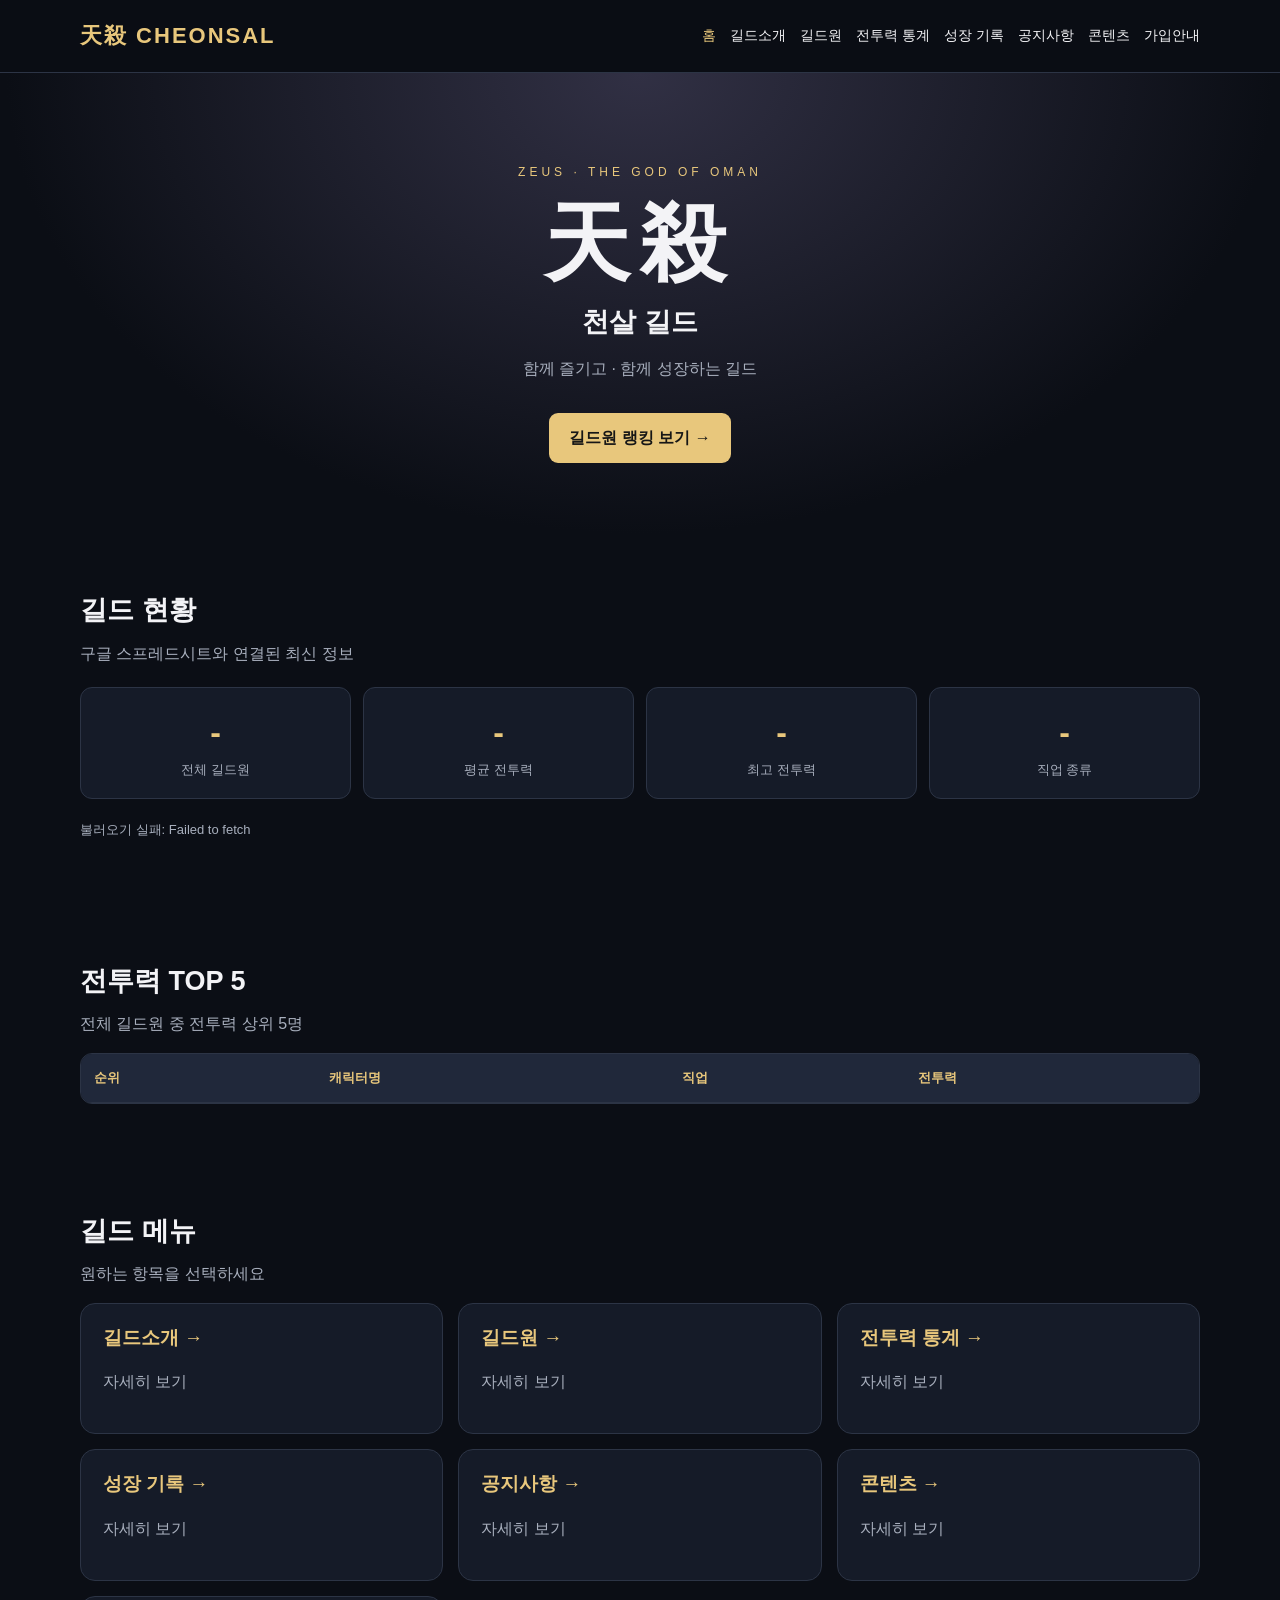
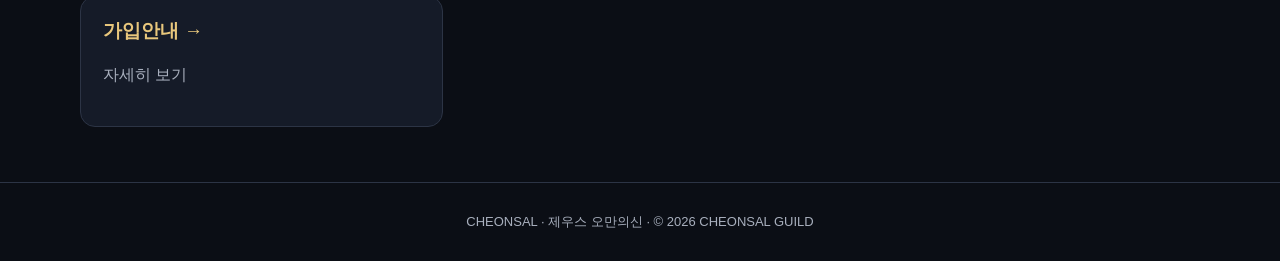
==== commit 5c5f9425: "Add files via upload" ====
--- a/index.html
+++ b/index.html
@@ -1,386 +1 @@
-<!DOCTYPE html>
-<html lang="ko">
-<head>
-    <meta charset="UTF-8">
-    <meta name="viewport" content="width=device-width, initial-scale=1.0">
-
-    <title>천살 | 제우스 오만의신</title>
-
-    <link rel="stylesheet" href="style.css">
-</head>
-
-<body>
-    
-<style>
-  #cheonsal-ranking {
-    max-width: 1100px;
-    margin: 36px auto;
-    padding: 24px;
-    border-radius: 18px;
-    background: #151c2c;
-    color: #f4f6fb;
-    font-family: Arial, sans-serif;
-  }
-  #cheonsal-ranking h2 { margin: 0 0 12px; }
-  #cheonsal-ranking .ranking-controls {
-    display: flex; gap: 10px; flex-wrap: wrap; margin: 20px 0;
-  }
-  #cheonsal-ranking input, #cheonsal-ranking select {
-    padding: 12px; border-radius: 8px; border: 1px solid #46516a;
-    background: #222d42; color: white; flex: 1; min-width: 160px;
-  }
-  #cheonsal-ranking .ranking-table-wrap { overflow-x: auto; }
-  #cheonsal-ranking table { width: 100%; border-collapse: collapse; }
-  #cheonsal-ranking th, #cheonsal-ranking td {
-    padding: 13px 10px; text-align: center;
-    border-bottom: 1px solid #344056;
-  }
-  #cheonsal-ranking th { color: #e7c47a; }
-  #cheonsal-ranking .ranking-status { color: #aebbd0; }
-</style>
-
-<section id="cheonsal-ranking">
-  <h2>⚔️ 천살 길드 전투력 랭킹</h2>
-  <p class="ranking-status" id="ranking-status">길드원 데이터를 불러오는 중...</p>
-
-  <div class="ranking-controls">
-    <select id="ranking-job">
-      <option value="">전체 직업</option>
-      <option>버서커</option>
-      <option>레인저</option>
-      <option>어쌔신</option>
-      <option>나이트</option>
-      <option>아티산</option>
-      <option>블레스드</option>
-      <option>오라클</option>
-      <option>엘리멘탈리스트</option>
-    </select>
-    <input id="ranking-search" placeholder="캐릭터명 검색">
-  </div>
-
-  <div class="ranking-table-wrap">
-    <table>
-      <thead>
-        <tr><th>순위</th><th>캐릭터명</th><th>직업</th><th>레벨</th><th>전투력</th></tr>
-      </thead>
-      <tbody id="ranking-body"></tbody>
-    </table>
-  </div>
-</section>
-
-<script>
-(() => {
-  const sheetId = "1ai7IKTxgIhXjxiB6eI8E0D_KFdkgMGACCq7TBO_YCIA";
-  const gid = "225266656";
-  const endpoint = `https://docs.google.com/spreadsheets/d/${sheetId}/gviz/tq?gid=${gid}&tqx=out:json`;
-
-  let members = [];
-  const jobSelect = document.getElementById("ranking-job");
-  const searchInput = document.getElementById("ranking-search");
-  const tbody = document.getElementById("ranking-body");
-  const status = document.getElementById("ranking-status");
-
-  function render() {
-    const job = jobSelect.value;
-    const keyword = searchInput.value.trim().toLowerCase();
-    const filtered = members
-      .filter(m => !job || m.job === job)
-      .sort((a, b) => b.power - a.power);
-    const visible = filtered.filter(m => m.name.toLowerCase().includes(keyword));
-
-    tbody.replaceChildren();
-    visible.forEach(m => {
-      const tr = document.createElement("tr");
-      const cells = [
-        filtered.indexOf(m) + 1,
-        m.name, m.job, m.level, m.power.toLocaleString("ko-KR")
-      ];
-      cells.forEach(value => {
-        const td = document.createElement("td");
-        td.textContent = value;
-        tr.appendChild(td);
-      });
-      tbody.appendChild(tr);
-    });
-    status.textContent = `총 ${members.length}명 등록 · 현재 ${visible.length}명 표시`;
-  }
-
-  async function loadRanking() {
-    try {
-      const response = await fetch(endpoint, { cache: "no-store" });
-      if (!response.ok) throw new Error("시트 응답 오류");
-      const raw = await response.text();
-      const start = raw.indexOf("{");
-      const end = raw.lastIndexOf("}");
-      if (start < 0 || end < start) throw new Error("시트 형식 오류");
-      const data = JSON.parse(raw.slice(start, end + 1));
-      if (data.status === "error") throw new Error("시트 접근 오류");
-
-      const rows = data.table.rows.map(r =>
-        (r.c || []).map(c => c ? (c.f ?? c.v ?? "") : "")
-      );
-      const headerIndex = rows.findIndex(r =>
-        r.includes("캐릭터명") && r.includes("직업") && r.includes("전투력")
-      );
-      if (headerIndex < 0) throw new Error("종합 시트의 제목 행을 찾을 수 없습니다.");
-
-      const headers = rows[headerIndex];
-      const col = name => headers.indexOf(name);
-      members = rows.slice(headerIndex + 1).map(r => ({
-        name: String(r[col("캐릭터명")] || "").trim(),
-        job: String(r[col("직업")] || "").trim(),
-        level: r[col("레벨")] || "",
-        power: Number(String(r[col("전투력")] || "0").replace(/,/g, ""))
-      })).filter(m => m.name && m.job && Number.isFinite(m.power));
-
-      render();
-    } catch (error) {
-      status.textContent = "데이터를 불러오지 못했습니다: " + error.message;
-    }
-  }
-
-  jobSelect.addEventListener("change", render);
-  searchInput.addEventListener("input", render);
-  loadRanking();
-})();
-</script>
-
-    
-
-<header>
-    <div class="header-inner">
-
-        <a href="index.html" class="logo">
-            <span>CHEONSAL</span>
-        </a>
-
-        <nav>
-            <a href="index.html" class="active">HOME</a>
-            <a href="guild.html">길드소개</a>
-            <a href="notice.html">공지사항</a>
-            <a href="content.html">콘텐츠</a>
-            <a href="members.html">길드원</a>
-            <a href="join.html">가입안내</a>
-        </nav>
-
-    </div>
-</header>
-
-
-<main>
-
-    <!-- 메인 -->
-    <section style="
-        min-height: calc(100vh - 72px);
-        display:flex;
-        align-items:center;
-        text-align:center;
-        background:
-        radial-gradient(circle at center, rgba(216,179,106,.18), transparent 30%),
-        linear-gradient(180deg,#10151e,#080a0f);
-    ">
-
-        <div class="container">
-
-            <p style="
-                color:#d8b36a;
-                letter-spacing:7px;
-                font-size:13px;
-                margin-bottom:25px;
-            ">
-                ZEUS · THE GOD OF OMAN
-            </p>
-
-            <h1 style="
-                font-size:clamp(70px,12vw,150px);
-                letter-spacing:20px;
-                margin-bottom:10px;
-            ">
-                天殺
-            </h1>
-
-            <p style="
-                color:#aaa;
-                letter-spacing:5px;
-                margin-bottom:35px;
-            ">
-                천살 길드
-            </p>
-
-            <div style="
-                width:60px;
-                height:1px;
-                background:#d8b36a;
-                margin:0 auto 30px;
-            "></div>
-
-            <p style="
-                color:#777;
-                margin-bottom:35px;
-            ">
-                함께 즐기고 · 함께 성장하는 길드
-            </p>
-
-            <a href="guild.html" class="btn btn-gold">
-                길드 알아보기
-            </a>
-
-        </div>
-
-    </section>
-
-
-    <!-- 빠른 메뉴 -->
-    <section>
-
-        <div class="page-title" style="padding-top:0;border:0;">
-
-            <div class="label">
-                CHEONSAL GUILD
-            </div>
-
-            <h1>
-                천살 길드
-            </h1>
-
-            <p>
-                제우스 오만의신 천살 길드 홈페이지입니다.
-            </p>
-
-        </div>
-
-
-        <div class="cards">
-
-            <a href="guild.html" class="card">
-
-                <div class="number">
-                    01
-                </div>
-
-                <h2>
-                    길드소개
-                </h2>
-
-                <p>
-                    천살 길드의 운영방향과
-                    운영진을 확인할 수 있습니다.
-                </p>
-
-            </a>
-
-
-            <a href="notice.html" class="card">
-
-                <div class="number">
-                    02
-                </div>
-
-                <h2>
-                    공지사항
-                </h2>
-
-                <p>
-                    길드의 주요 공지와
-                    일정 등을 확인할 수 있습니다.
-                </p>
-
-            </a>
-
-
-            <a href="content.html" class="card">
-
-                <div class="number">
-                    03
-                </div>
-
-                <h2>
-                    콘텐츠
-                </h2>
-
-                <p>
-                    길드레이드, 점령전 등
-                    주요 콘텐츠를 확인할 수 있습니다.
-                </p>
-
-            </a>
-
-
-            <a href="members.html" class="card">
-
-                <div class="number">
-                    04
-                </div>
-
-                <h2>
-                    길드원
-                </h2>
-
-                <p>
-                    천살에서 함께 플레이하는
-                    길드원을 확인할 수 있습니다.
-                </p>
-
-            </a>
-
-
-            <a href="join.html" class="card">
-
-                <div class="number">
-                    05
-                </div>
-
-                <h2>
-                    가입안내
-                </h2>
-
-                <p>
-                    길드 가입 방법과
-                    문의 방법을 확인할 수 있습니다.
-                </p>
-
-            </a>
-
-
-            <div class="card">
-
-                <div class="number">
-                    06
-                </div>
-
-                <h2>
-                    COMMUNITY
-                </h2>
-
-                <p>
-                    길드원들과 함께 소통하고
-                    게임을 즐겨보세요.
-                </p>
-
-            </div>
-
-        </div>
-
-    </section>
-
-</main>
-
-
-<footer>
-
-    <strong style="letter-spacing:4px;">
-        CHEONSAL
-    </strong>
-
-    <br><br>
-
-    제우스 오만의신 · 천살 길드
-
-    <br><br>
-
-    © 2026 CHEONSAL GUILD
-
-</footer>
-
-</body>
-</html>
+<!doctype html><html lang="ko"><head><meta charset="utf-8"><meta name="viewport" content="width=device-width,initial-scale=1"><meta name="description" content="제우스 오만의신 천살길드 공식 홈페이지"><title>홈 | 천살길드</title><link rel="stylesheet" href="style.css"></head><body><header><div class="wrap head"><a href="index.html" class="logo">天殺 CHEONSAL</a><nav><a class="active" href="index.html">홈</a><a class="" href="guild.html">길드소개</a><a class="" href="members.html">길드원</a><a class="" href="stats.html">전투력 통계</a><a class="" href="growth.html">성장 기록</a><a class="" href="notice.html">공지사항</a><a class="" href="content.html">콘텐츠</a><a class="" href="join.html">가입안내</a></nav></div></header><main><section class="hero"><div class="wrap"><div class="eyebrow">ZEUS · THE GOD OF OMAN</div><h1>天殺</h1><h2>천살 길드</h2><p>함께 즐기고 · 함께 성장하는 길드</p><a class="btn" href="members.html">길드원 랭킹 보기 →</a></div></section><section class="section"><div class="wrap"><h2>길드 현황</h2><p class="lead">구글 스프레드시트와 연결된 최신 정보</p><div class="stats"><div class="statbox"><div class="stat" id="total">-</div><span>전체 길드원</span></div><div class="statbox"><div class="stat" id="avg">-</div><span>평균 전투력</span></div><div class="statbox"><div class="stat" id="max">-</div><span>최고 전투력</span></div><div class="statbox"><div class="stat" id="jobcount">-</div><span>직업 종류</span></div></div><p class="note" id="status">구글 시트 연결 대기 중…</p></div></section><section class="section"><div class="wrap"><h2>전투력 TOP 5</h2><p class="lead">전체 길드원 중 전투력 상위 5명</p><div class="tablewrap"><table><thead><tr><th>순위</th><th>캐릭터명</th><th>직업</th><th>전투력</th></tr></thead><tbody id="toprows"></tbody></table></div></div></section><section class="section"><div class="wrap"><h2>길드 메뉴</h2><p class="lead">원하는 항목을 선택하세요</p><div class="grid"><a class="card" href="guild.html"><h3>길드소개 →</h3><p>자세히 보기</p></a><a class="card" href="members.html"><h3>길드원 →</h3><p>자세히 보기</p></a><a class="card" href="stats.html"><h3>전투력 통계 →</h3><p>자세히 보기</p></a><a class="card" href="growth.html"><h3>성장 기록 →</h3><p>자세히 보기</p></a><a class="card" href="notice.html"><h3>공지사항 →</h3><p>자세히 보기</p></a><a class="card" href="content.html"><h3>콘텐츠 →</h3><p>자세히 보기</p></a><a class="card" href="join.html"><h3>가입안내 →</h3><p>자세히 보기</p></a></div></div></section></main><footer><div class="wrap">CHEONSAL · 제우스 오만의신 · © 2026 CHEONSAL GUILD</div></footer><script src="app.js"></script></body></html>
--- a/style.css
+++ b/style.css
@@ -1,251 +1 @@
-* {
-    margin: 0;
-    padding: 0;
-    box-sizing: border-box;
-}
-
-html {
-    scroll-behavior: smooth;
-}
-
-body {
-    font-family: Arial, "Noto Sans KR", sans-serif;
-    background: #080a0f;
-    color: #eee;
-}
-
-a {
-    color: inherit;
-    text-decoration: none;
-}
-
-header {
-    height: 72px;
-    background: rgba(8, 10, 15, .96);
-    border-bottom: 1px solid #242933;
-    display: flex;
-    align-items: center;
-    position: sticky;
-    top: 0;
-    z-index: 100;
-}
-
-.header-inner {
-    width: 1200px;
-    max-width: calc(100% - 40px);
-    margin: auto;
-    display: flex;
-    align-items: center;
-    justify-content: space-between;
-}
-
-.logo {
-    font-size: 23px;
-    font-weight: 900;
-    letter-spacing: 4px;
-}
-
-.logo span {
-    color: #d8b36a;
-}
-
-nav {
-    display: flex;
-    gap: 28px;
-}
-
-nav a {
-    color: #999;
-    font-size: 14px;
-    transition: .2s;
-}
-
-nav a:hover,
-nav a.active {
-    color: #d8b36a;
-}
-
-.container {
-    width: 1200px;
-    max-width: calc(100% - 40px);
-    margin: auto;
-}
-
-.page-title {
-    padding: 90px 0 55px;
-    border-bottom: 1px solid #242933;
-}
-
-.page-title .label {
-    color: #d8b36a;
-    font-size: 12px;
-    letter-spacing: 4px;
-    margin-bottom: 12px;
-}
-
-.page-title h1 {
-    font-size: 42px;
-    margin-bottom: 12px;
-}
-
-.page-title p {
-    color: #777;
-}
-
-.content {
-    padding: 55px 0 100px;
-}
-
-.box {
-    background: #10141b;
-    border: 1px solid #242933;
-    border-radius: 8px;
-    padding: 30px;
-    margin-bottom: 20px;
-}
-
-.box h2 {
-    font-size: 21px;
-    margin-bottom: 18px;
-}
-
-.box h3 {
-    font-size: 17px;
-    margin: 25px 0 10px;
-    color: #d8b36a;
-}
-
-.box p {
-    color: #999;
-    line-height: 1.9;
-    font-size: 14px;
-}
-
-.cards {
-    display: grid;
-    grid-template-columns: repeat(3, 1fr);
-    gap: 18px;
-}
-
-.card {
-    background: #10141b;
-    border: 1px solid #242933;
-    border-radius: 8px;
-    padding: 28px;
-    min-height: 180px;
-    transition: .2s;
-}
-
-.card:hover {
-    border-color: #665538;
-    transform: translateY(-3px);
-}
-
-.card .number {
-    color: #555;
-    font-size: 12px;
-    margin-bottom: 22px;
-}
-
-.card h2 {
-    font-size: 20px;
-    margin-bottom: 12px;
-}
-
-.card p {
-    color: #777;
-    font-size: 13px;
-    line-height: 1.8;
-}
-
-.staff {
-    display: grid;
-    grid-template-columns: repeat(5, 1fr);
-    gap: 15px;
-}
-
-.staff-card {
-    text-align: center;
-    background: #10141b;
-    border: 1px solid #242933;
-    padding: 28px 15px;
-    border-radius: 8px;
-}
-
-.staff-card .role {
-    color: #d8b36a;
-    font-size: 11px;
-    margin-bottom: 8px;
-}
-
-.staff-card .name {
-    font-size: 17px;
-    font-weight: bold;
-}
-
-.notice {
-    border-top: 1px solid #242933;
-}
-
-.notice-item {
-    display: flex;
-    align-items: center;
-    gap: 20px;
-    padding: 22px 10px;
-    border-bottom: 1px solid #242933;
-}
-
-.notice-item .num {
-    color: #d8b36a;
-    width: 35px;
-}
-
-.notice-item .date {
-    margin-left: auto;
-    color: #555;
-    font-size: 12px;
-}
-
-.btn {
-    display: inline-block;
-    padding: 13px 25px;
-    border-radius: 4px;
-    font-size: 13px;
-    font-weight: bold;
-}
-
-.btn-gold {
-    background: #d8b36a;
-    color: #111;
-}
-
-footer {
-    border-top: 1px solid #242933;
-    padding: 35px 20px;
-    text-align: center;
-    color: #555;
-    font-size: 12px;
-}
-
-@media(max-width: 800px) {
-
-    nav {
-        gap: 12px;
-    }
-
-    nav a {
-        font-size: 11px;
-    }
-
-    .cards {
-        grid-template-columns: 1fr;
-    }
-
-    .staff {
-        grid-template-columns: repeat(2, 1fr);
-    }
-
-    .page-title h1 {
-        font-size: 32px;
-    }
-}
+:root{--bg:#0b0e15;--panel:#151b28;--line:#2c3445;--gold:#e8c77c;--txt:#f3f3f6;--muted:#a8afbd}*{box-sizing:border-box}body{margin:0;background:var(--bg);color:var(--txt);font-family:Arial,'Malgun Gothic',sans-serif;line-height:1.65}a{color:inherit;text-decoration:none}.wrap{width:min(1120px,92%);margin:auto}header{position:sticky;top:0;background:#0b0e15ee;border-bottom:1px solid var(--line);z-index:5}.head{display:flex;align-items:center;justify-content:space-between;gap:20px;min-height:72px}.logo{font-size:22px;font-weight:900;letter-spacing:2px;color:var(--gold)}nav{display:flex;gap:14px;flex-wrap:wrap;font-size:14px}nav a:hover,.active{color:var(--gold)}.hero{padding:90px 0 75px;text-align:center;background:radial-gradient(ellipse at top,#313044,#0b0e15 70%)}.eyebrow{letter-spacing:4px;color:var(--gold);font-size:12px}.hero h1{font-size:clamp(44px,9vw,86px);letter-spacing:10px;margin:5px 0}.hero p{color:var(--muted)}h1,h2,h3{line-height:1.3}h2{font-size:27px;margin:0 0 12px}.section{padding:55px 0}.lead{color:var(--muted);margin-top:0}.grid{display:grid;grid-template-columns:repeat(3,1fr);gap:15px}.card,.panel{background:var(--panel);border:1px solid var(--line);border-radius:15px;padding:22px}.card h3{color:var(--gold);margin-top:0}.card p,.small{color:var(--muted)}.stat{font-size:32px;color:var(--gold);font-weight:800}.stats{display:grid;grid-template-columns:repeat(4,1fr);gap:12px;margin:20px 0}.statbox{text-align:center;background:var(--panel);padding:18px 8px;border-radius:12px;border:1px solid var(--line)}.statbox span{display:block;color:var(--muted);font-size:13px}.toolbar{display:flex;gap:10px;flex-wrap:wrap;margin:20px 0}input,select,button{background:#101521;color:var(--txt);border:1px solid #41495a;border-radius:9px;padding:11px 13px;font:inherit}input{min-width:210px;flex:1}button{cursor:pointer;color:var(--gold)}button:hover{border-color:var(--gold)}.tablewrap{overflow-x:auto;border:1px solid var(--line);border-radius:12px}table{width:100%;border-collapse:collapse;min-width:570px}th,td{padding:13px;text-align:left;border-bottom:1px solid var(--line)}th{background:#20283a;color:var(--gold);font-size:13px}tr:last-child td{border:0}tbody tr:hover{background:#1c2433}.rank1{color:#ffda77;font-weight:800}.rank2{color:#d2d9e4;font-weight:800}.rank3{color:#d7a47b;font-weight:800}.note{font-size:13px;color:var(--muted)}.notice{border-left:3px solid var(--gold);padding:13px 18px;background:var(--panel);margin:12px 0}.badge{color:var(--gold);font-weight:bold}.btn{display:inline-block;background:var(--gold);color:#161616;padding:12px 20px;border-radius:9px;font-weight:800;margin-top:15px}footer{border-top:1px solid var(--line);color:var(--muted);padding:28px 0;text-align:center;font-size:13px}canvas{max-width:100%}@media(max-width:750px){.head{display:block;padding:13px 0}nav{gap:9px;margin-top:9px;font-size:12px}.grid{grid-template-columns:1fr}.stats{grid-template-columns:repeat(2,1fr)}.section{padding:35px 0}.hero{padding:60px 0}}
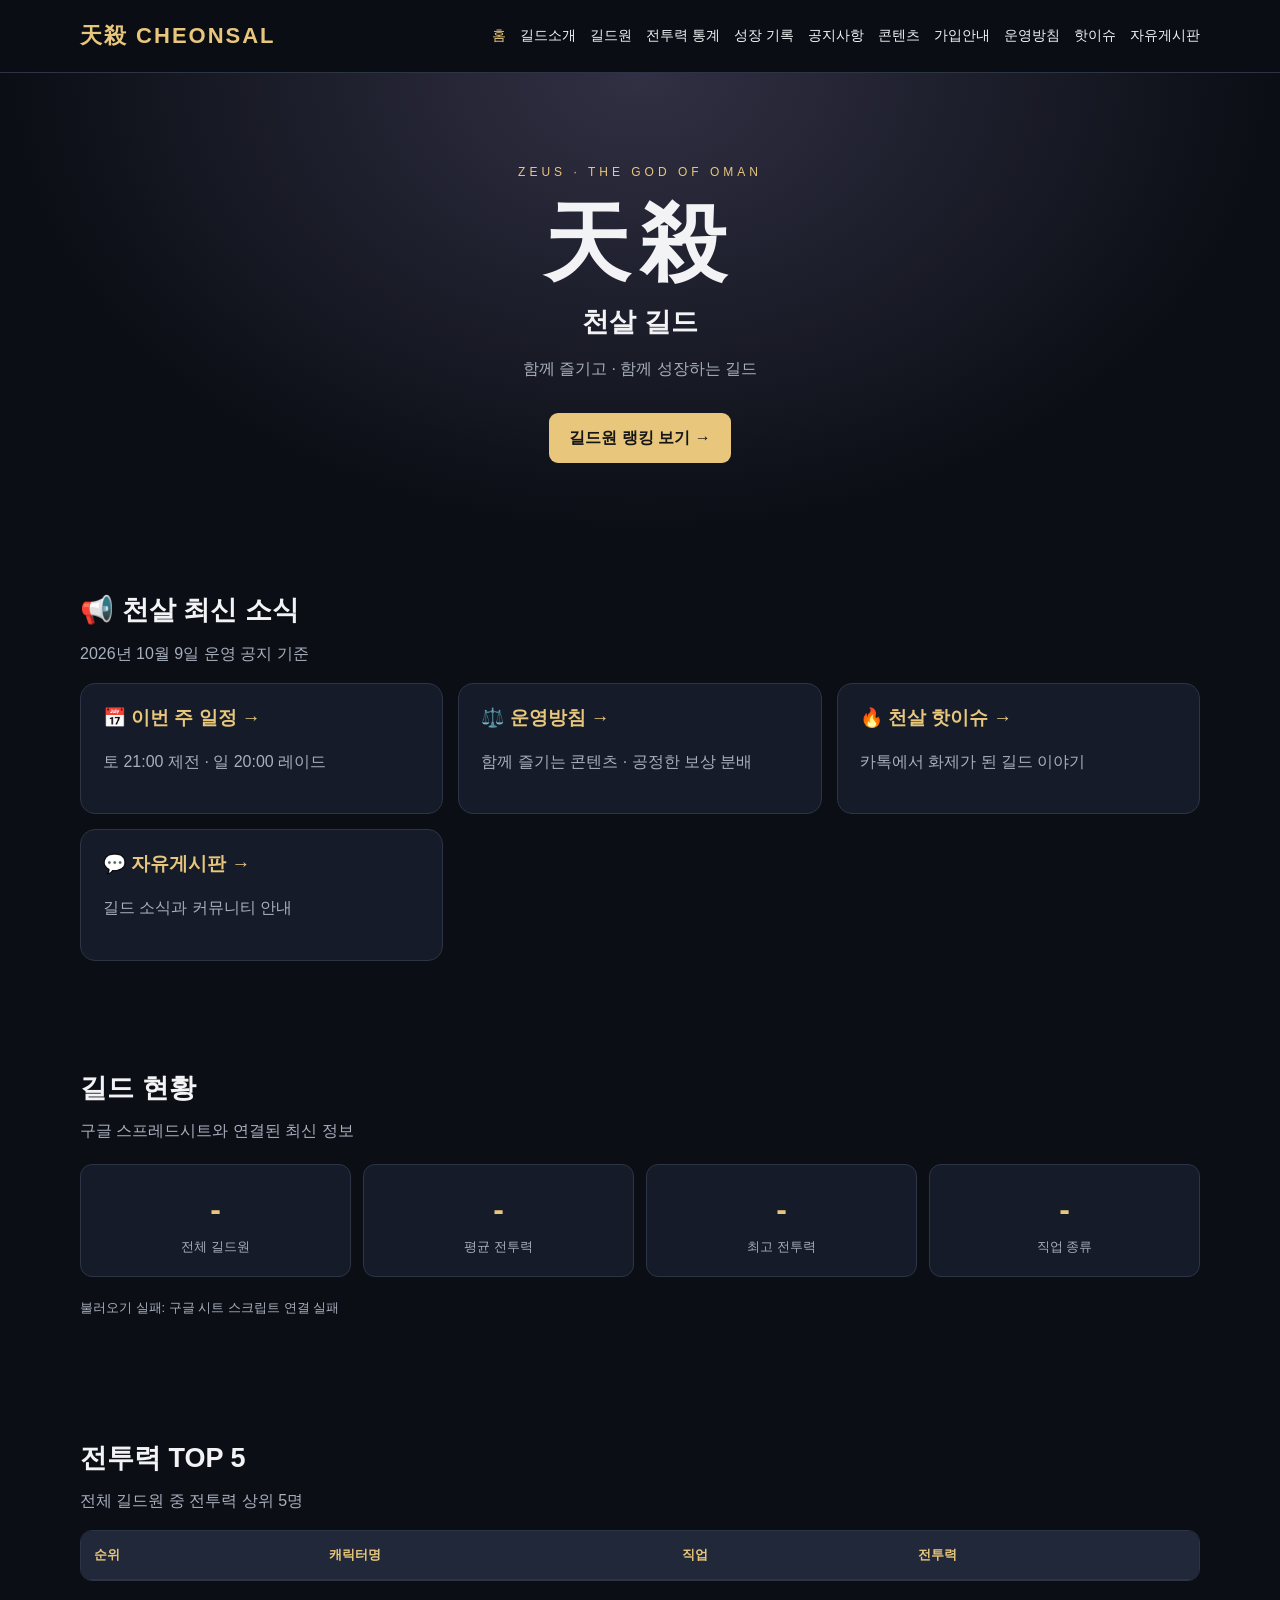
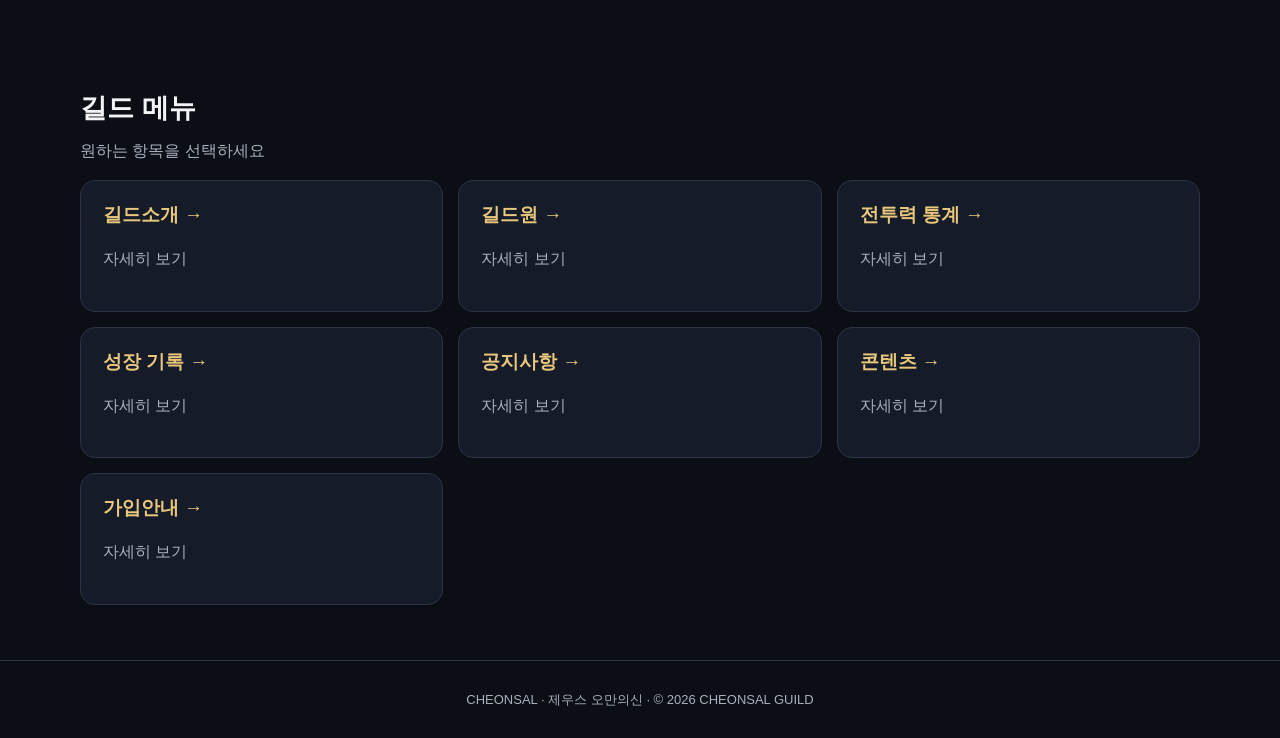
==== commit 1ff10c12: "Add guild policy and community navigation" ====
--- a/index.html
+++ b/index.html
@@ -1 +1 @@
-<!doctype html><html lang="ko"><head><meta charset="utf-8"><meta name="viewport" content="width=device-width,initial-scale=1"><meta name="description" content="제우스 오만의신 천살길드 공식 홈페이지"><title>홈 | 천살길드</title><link rel="stylesheet" href="style.css"></head><body><header><div class="wrap head"><a href="index.html" class="logo">天殺 CHEONSAL</a><nav><a class="active" href="index.html">홈</a><a class="" href="guild.html">길드소개</a><a class="" href="members.html">길드원</a><a class="" href="stats.html">전투력 통계</a><a class="" href="growth.html">성장 기록</a><a class="" href="notice.html">공지사항</a><a class="" href="content.html">콘텐츠</a><a class="" href="join.html">가입안내</a></nav></div></header><main><section class="hero"><div class="wrap"><div class="eyebrow">ZEUS · THE GOD OF OMAN</div><h1>天殺</h1><h2>천살 길드</h2><p>함께 즐기고 · 함께 성장하는 길드</p><a class="btn" href="members.html">길드원 랭킹 보기 →</a></div></section><section class="section"><div class="wrap"><h2>길드 현황</h2><p class="lead">구글 스프레드시트와 연결된 최신 정보</p><div class="stats"><div class="statbox"><div class="stat" id="total">-</div><span>전체 길드원</span></div><div class="statbox"><div class="stat" id="avg">-</div><span>평균 전투력</span></div><div class="statbox"><div class="stat" id="max">-</div><span>최고 전투력</span></div><div class="statbox"><div class="stat" id="jobcount">-</div><span>직업 종류</span></div></div><p class="note" id="status">구글 시트 연결 대기 중…</p></div></section><section class="section"><div class="wrap"><h2>전투력 TOP 5</h2><p class="lead">전체 길드원 중 전투력 상위 5명</p><div class="tablewrap"><table><thead><tr><th>순위</th><th>캐릭터명</th><th>직업</th><th>전투력</th></tr></thead><tbody id="toprows"></tbody></table></div></div></section><section class="section"><div class="wrap"><h2>길드 메뉴</h2><p class="lead">원하는 항목을 선택하세요</p><div class="grid"><a class="card" href="guild.html"><h3>길드소개 →</h3><p>자세히 보기</p></a><a class="card" href="members.html"><h3>길드원 →</h3><p>자세히 보기</p></a><a class="card" href="stats.html"><h3>전투력 통계 →</h3><p>자세히 보기</p></a><a class="card" href="growth.html"><h3>성장 기록 →</h3><p>자세히 보기</p></a><a class="card" href="notice.html"><h3>공지사항 →</h3><p>자세히 보기</p></a><a class="card" href="content.html"><h3>콘텐츠 →</h3><p>자세히 보기</p></a><a class="card" href="join.html"><h3>가입안내 →</h3><p>자세히 보기</p></a></div></div></section></main><footer><div class="wrap">CHEONSAL · 제우스 오만의신 · © 2026 CHEONSAL GUILD</div></footer><script src="app.js"></script></body></html>+<!doctype html><html lang="ko"><head><meta charset="utf-8"><meta name="viewport" content="width=device-width,initial-scale=1"><meta name="description" content="제우스 오만의신 천살길드 공식 홈페이지"><title>홈 | 천살길드</title><link rel="stylesheet" href="style.css"></head><body><header><div class="wrap head"><a href="index.html" class="logo">天殺 CHEONSAL</a><nav><a class="active" href="index.html">홈</a><a class="" href="guild.html">길드소개</a><a class="" href="members.html">길드원</a><a class="" href="stats.html">전투력 통계</a><a class="" href="growth.html">성장 기록</a><a class="" href="notice.html">공지사항</a><a class="" href="content.html">콘텐츠</a><a class="" href="join.html">가입안내</a><a href="rules.html">운영방침</a><a href="hot.html">핫이슈</a><a href="board.html">자유게시판</a></nav></div></header><main><section class="hero"><div class="wrap"><div class="eyebrow">ZEUS · THE GOD OF OMAN</div><h1>天殺</h1><h2>천살 길드</h2><p>함께 즐기고 · 함께 성장하는 길드</p><a class="btn" href="members.html">길드원 랭킹 보기 →</a></div></section><section class="section"><div class="wrap"><h2>📢 천살 최신 소식</h2><p class="lead">2026년 10월 9일 운영 공지 기준</p><div class="grid"><a class="card" href="notice.html"><h3>📅 이번 주 일정 →</h3><p>토 21:00 제전 · 일 20:00 레이드</p></a><a class="card" href="rules.html"><h3>⚖️ 운영방침 →</h3><p>함께 즐기는 콘텐츠 · 공정한 보상 분배</p></a><a class="card" href="hot.html"><h3>🔥 천살 핫이슈 →</h3><p>카톡에서 화제가 된 길드 이야기</p></a><a class="card" href="board.html"><h3>💬 자유게시판 →</h3><p>길드 소식과 커뮤니티 안내</p></a></div></div></section><section class="section"><div class="wrap"><h2>길드 현황</h2><p class="lead">구글 스프레드시트와 연결된 최신 정보</p><div class="stats"><div class="statbox"><div class="stat" id="total">-</div><span>전체 길드원</span></div><div class="statbox"><div class="stat" id="avg">-</div><span>평균 전투력</span></div><div class="statbox"><div class="stat" id="max">-</div><span>최고 전투력</span></div><div class="statbox"><div class="stat" id="jobcount">-</div><span>직업 종류</span></div></div><p class="note" id="status">구글 시트 연결 대기 중…</p></div></section><section class="section"><div class="wrap"><h2>전투력 TOP 5</h2><p class="lead">전체 길드원 중 전투력 상위 5명</p><div class="tablewrap"><table><thead><tr><th>순위</th><th>캐릭터명</th><th>직업</th><th>전투력</th></tr></thead><tbody id="toprows"></tbody></table></div></div></section><section class="section"><div class="wrap"><h2>길드 메뉴</h2><p class="lead">원하는 항목을 선택하세요</p><div class="grid"><a class="card" href="guild.html"><h3>길드소개 →</h3><p>자세히 보기</p></a><a class="card" href="members.html"><h3>길드원 →</h3><p>자세히 보기</p></a><a class="card" href="stats.html"><h3>전투력 통계 →</h3><p>자세히 보기</p></a><a class="card" href="growth.html"><h3>성장 기록 →</h3><p>자세히 보기</p></a><a class="card" href="notice.html"><h3>공지사항 →</h3><p>자세히 보기</p></a><a class="card" href="content.html"><h3>콘텐츠 →</h3><p>자세히 보기</p></a><a class="card" href="join.html"><h3>가입안내 →</h3><p>자세히 보기</p></a></div></div></section></main><footer><div class="wrap">CHEONSAL · 제우스 오만의신 · © 2026 CHEONSAL GUILD</div></footer><script src="app.js"></script></body></html>
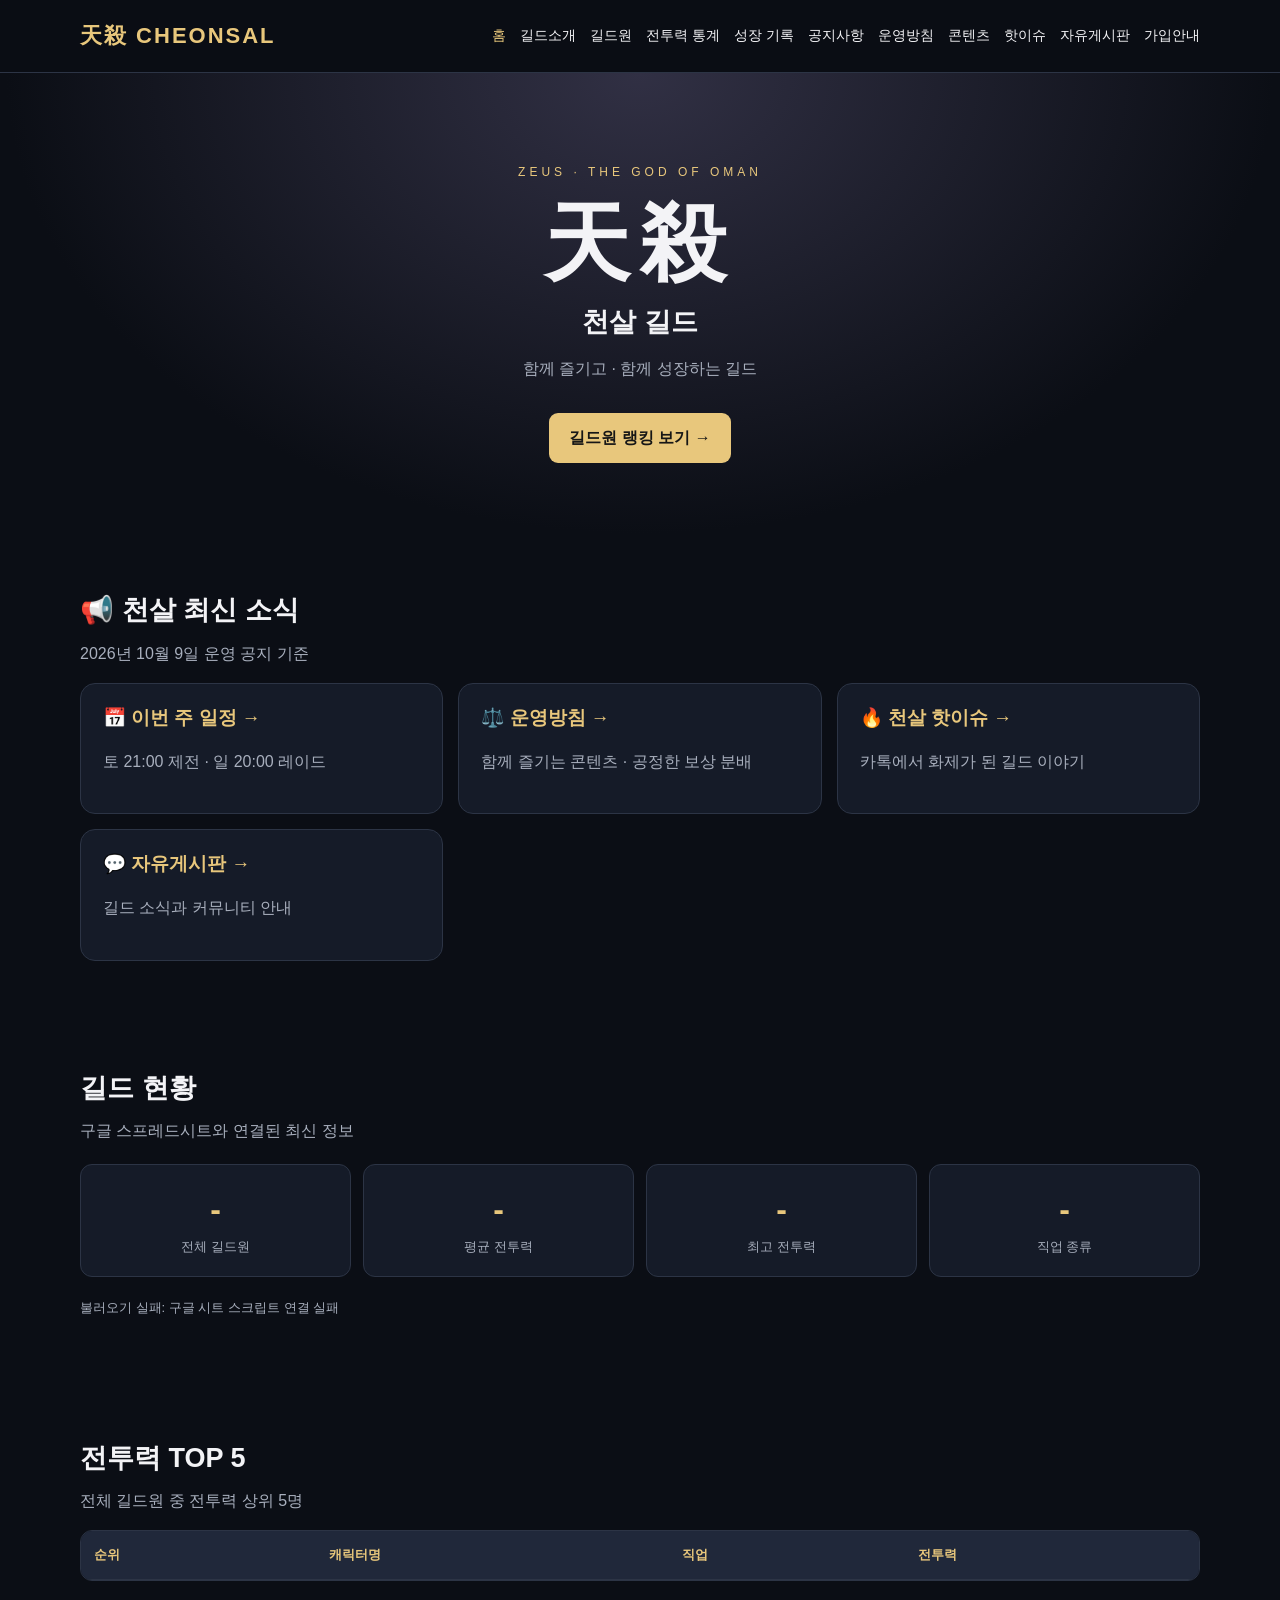
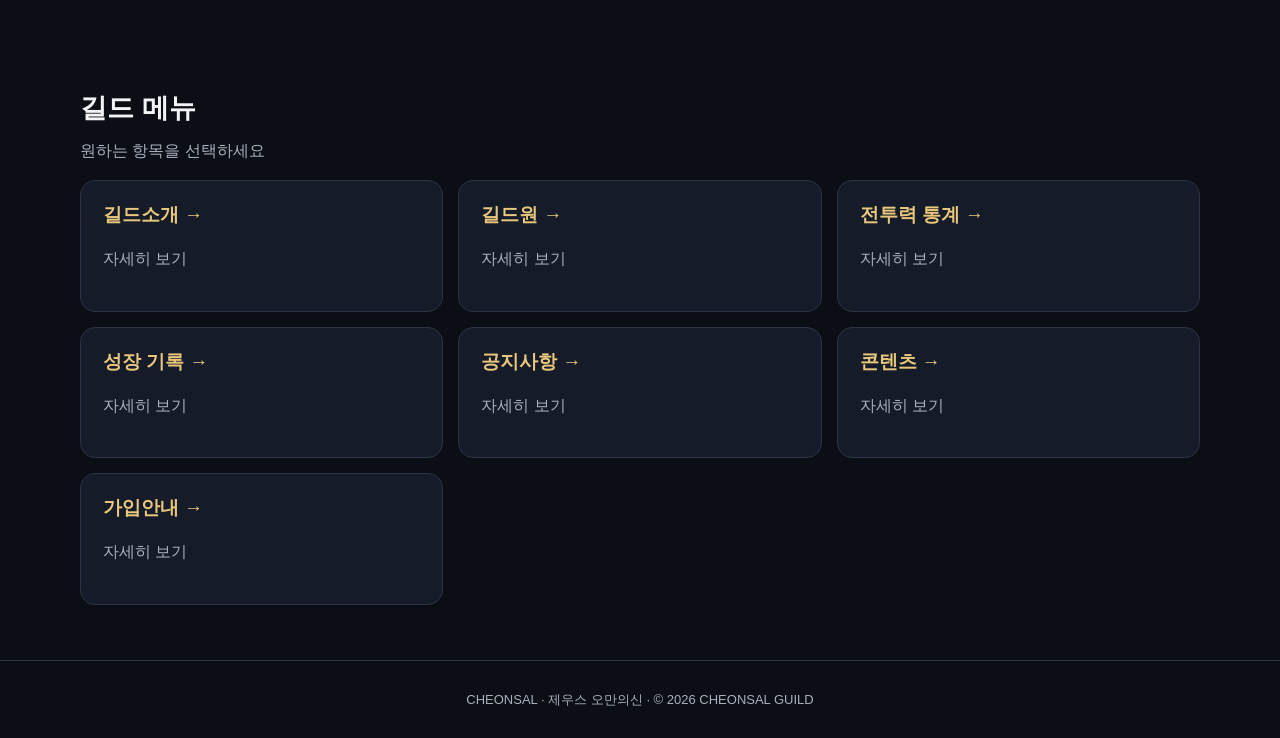
==== commit 1c1871c2: "Unify navigation and refresh page links" ====
--- a/index.html
+++ b/index.html
@@ -1 +1 @@
-<!doctype html><html lang="ko"><head><meta charset="utf-8"><meta name="viewport" content="width=device-width,initial-scale=1"><meta name="description" content="제우스 오만의신 천살길드 공식 홈페이지"><title>홈 | 천살길드</title><link rel="stylesheet" href="style.css"></head><body><header><div class="wrap head"><a href="index.html" class="logo">天殺 CHEONSAL</a><nav><a class="active" href="index.html">홈</a><a class="" href="guild.html">길드소개</a><a class="" href="members.html">길드원</a><a class="" href="stats.html">전투력 통계</a><a class="" href="growth.html">성장 기록</a><a class="" href="notice.html">공지사항</a><a class="" href="content.html">콘텐츠</a><a class="" href="join.html">가입안내</a><a href="rules.html">운영방침</a><a href="hot.html">핫이슈</a><a href="board.html">자유게시판</a></nav></div></header><main><section class="hero"><div class="wrap"><div class="eyebrow">ZEUS · THE GOD OF OMAN</div><h1>天殺</h1><h2>천살 길드</h2><p>함께 즐기고 · 함께 성장하는 길드</p><a class="btn" href="members.html">길드원 랭킹 보기 →</a></div></section><section class="section"><div class="wrap"><h2>📢 천살 최신 소식</h2><p class="lead">2026년 10월 9일 운영 공지 기준</p><div class="grid"><a class="card" href="notice.html"><h3>📅 이번 주 일정 →</h3><p>토 21:00 제전 · 일 20:00 레이드</p></a><a class="card" href="rules.html"><h3>⚖️ 운영방침 →</h3><p>함께 즐기는 콘텐츠 · 공정한 보상 분배</p></a><a class="card" href="hot.html"><h3>🔥 천살 핫이슈 →</h3><p>카톡에서 화제가 된 길드 이야기</p></a><a class="card" href="board.html"><h3>💬 자유게시판 →</h3><p>길드 소식과 커뮤니티 안내</p></a></div></div></section><section class="section"><div class="wrap"><h2>길드 현황</h2><p class="lead">구글 스프레드시트와 연결된 최신 정보</p><div class="stats"><div class="statbox"><div class="stat" id="total">-</div><span>전체 길드원</span></div><div class="statbox"><div class="stat" id="avg">-</div><span>평균 전투력</span></div><div class="statbox"><div class="stat" id="max">-</div><span>최고 전투력</span></div><div class="statbox"><div class="stat" id="jobcount">-</div><span>직업 종류</span></div></div><p class="note" id="status">구글 시트 연결 대기 중…</p></div></section><section class="section"><div class="wrap"><h2>전투력 TOP 5</h2><p class="lead">전체 길드원 중 전투력 상위 5명</p><div class="tablewrap"><table><thead><tr><th>순위</th><th>캐릭터명</th><th>직업</th><th>전투력</th></tr></thead><tbody id="toprows"></tbody></table></div></div></section><section class="section"><div class="wrap"><h2>길드 메뉴</h2><p class="lead">원하는 항목을 선택하세요</p><div class="grid"><a class="card" href="guild.html"><h3>길드소개 →</h3><p>자세히 보기</p></a><a class="card" href="members.html"><h3>길드원 →</h3><p>자세히 보기</p></a><a class="card" href="stats.html"><h3>전투력 통계 →</h3><p>자세히 보기</p></a><a class="card" href="growth.html"><h3>성장 기록 →</h3><p>자세히 보기</p></a><a class="card" href="notice.html"><h3>공지사항 →</h3><p>자세히 보기</p></a><a class="card" href="content.html"><h3>콘텐츠 →</h3><p>자세히 보기</p></a><a class="card" href="join.html"><h3>가입안내 →</h3><p>자세히 보기</p></a></div></div></section></main><footer><div class="wrap">CHEONSAL · 제우스 오만의신 · © 2026 CHEONSAL GUILD</div></footer><script src="app.js"></script></body></html>+<!doctype html><html lang="ko"><head><meta charset="utf-8"><meta name="viewport" content="width=device-width,initial-scale=1"><meta name="description" content="제우스 오만의신 천살길드 공식 홈페이지"><title>홈 | 천살길드</title><link rel="stylesheet" href="style.css"></head><body><header><div class="wrap head"><a href="index.html" class="logo">天殺 CHEONSAL</a><nav><a class="active" href="index.html?v=20261009b">홈</a><a class="" href="guild.html?v=20261009b">길드소개</a><a class="" href="members.html?v=20261009b">길드원</a><a class="" href="stats.html?v=20261009b">전투력 통계</a><a class="" href="growth.html?v=20261009b">성장 기록</a><a class="" href="notice.html?v=20261009b">공지사항</a><a class="" href="rules.html?v=20261009b">운영방침</a><a class="" href="content.html?v=20261009b">콘텐츠</a><a class="" href="hot.html?v=20261009b">핫이슈</a><a class="" href="board.html?v=20261009b">자유게시판</a><a class="" href="join.html?v=20261009b">가입안내</a></nav></div></header><main><section class="hero"><div class="wrap"><div class="eyebrow">ZEUS · THE GOD OF OMAN</div><h1>天殺</h1><h2>천살 길드</h2><p>함께 즐기고 · 함께 성장하는 길드</p><a class="btn" href="members.html">길드원 랭킹 보기 →</a></div></section><section class="section"><div class="wrap"><h2>📢 천살 최신 소식</h2><p class="lead">2026년 10월 9일 운영 공지 기준</p><div class="grid"><a class="card" href="notice.html"><h3>📅 이번 주 일정 →</h3><p>토 21:00 제전 · 일 20:00 레이드</p></a><a class="card" href="rules.html"><h3>⚖️ 운영방침 →</h3><p>함께 즐기는 콘텐츠 · 공정한 보상 분배</p></a><a class="card" href="hot.html"><h3>🔥 천살 핫이슈 →</h3><p>카톡에서 화제가 된 길드 이야기</p></a><a class="card" href="board.html"><h3>💬 자유게시판 →</h3><p>길드 소식과 커뮤니티 안내</p></a></div></div></section><section class="section"><div class="wrap"><h2>길드 현황</h2><p class="lead">구글 스프레드시트와 연결된 최신 정보</p><div class="stats"><div class="statbox"><div class="stat" id="total">-</div><span>전체 길드원</span></div><div class="statbox"><div class="stat" id="avg">-</div><span>평균 전투력</span></div><div class="statbox"><div class="stat" id="max">-</div><span>최고 전투력</span></div><div class="statbox"><div class="stat" id="jobcount">-</div><span>직업 종류</span></div></div><p class="note" id="status">구글 시트 연결 대기 중…</p></div></section><section class="section"><div class="wrap"><h2>전투력 TOP 5</h2><p class="lead">전체 길드원 중 전투력 상위 5명</p><div class="tablewrap"><table><thead><tr><th>순위</th><th>캐릭터명</th><th>직업</th><th>전투력</th></tr></thead><tbody id="toprows"></tbody></table></div></div></section><section class="section"><div class="wrap"><h2>길드 메뉴</h2><p class="lead">원하는 항목을 선택하세요</p><div class="grid"><a class="card" href="guild.html"><h3>길드소개 →</h3><p>자세히 보기</p></a><a class="card" href="members.html"><h3>길드원 →</h3><p>자세히 보기</p></a><a class="card" href="stats.html"><h3>전투력 통계 →</h3><p>자세히 보기</p></a><a class="card" href="growth.html"><h3>성장 기록 →</h3><p>자세히 보기</p></a><a class="card" href="notice.html"><h3>공지사항 →</h3><p>자세히 보기</p></a><a class="card" href="content.html"><h3>콘텐츠 →</h3><p>자세히 보기</p></a><a class="card" href="join.html"><h3>가입안내 →</h3><p>자세히 보기</p></a></div></div></section></main><footer><div class="wrap">CHEONSAL · 제우스 오만의신 · © 2026 CHEONSAL GUILD</div></footer><script src="app.js"></script></body></html>
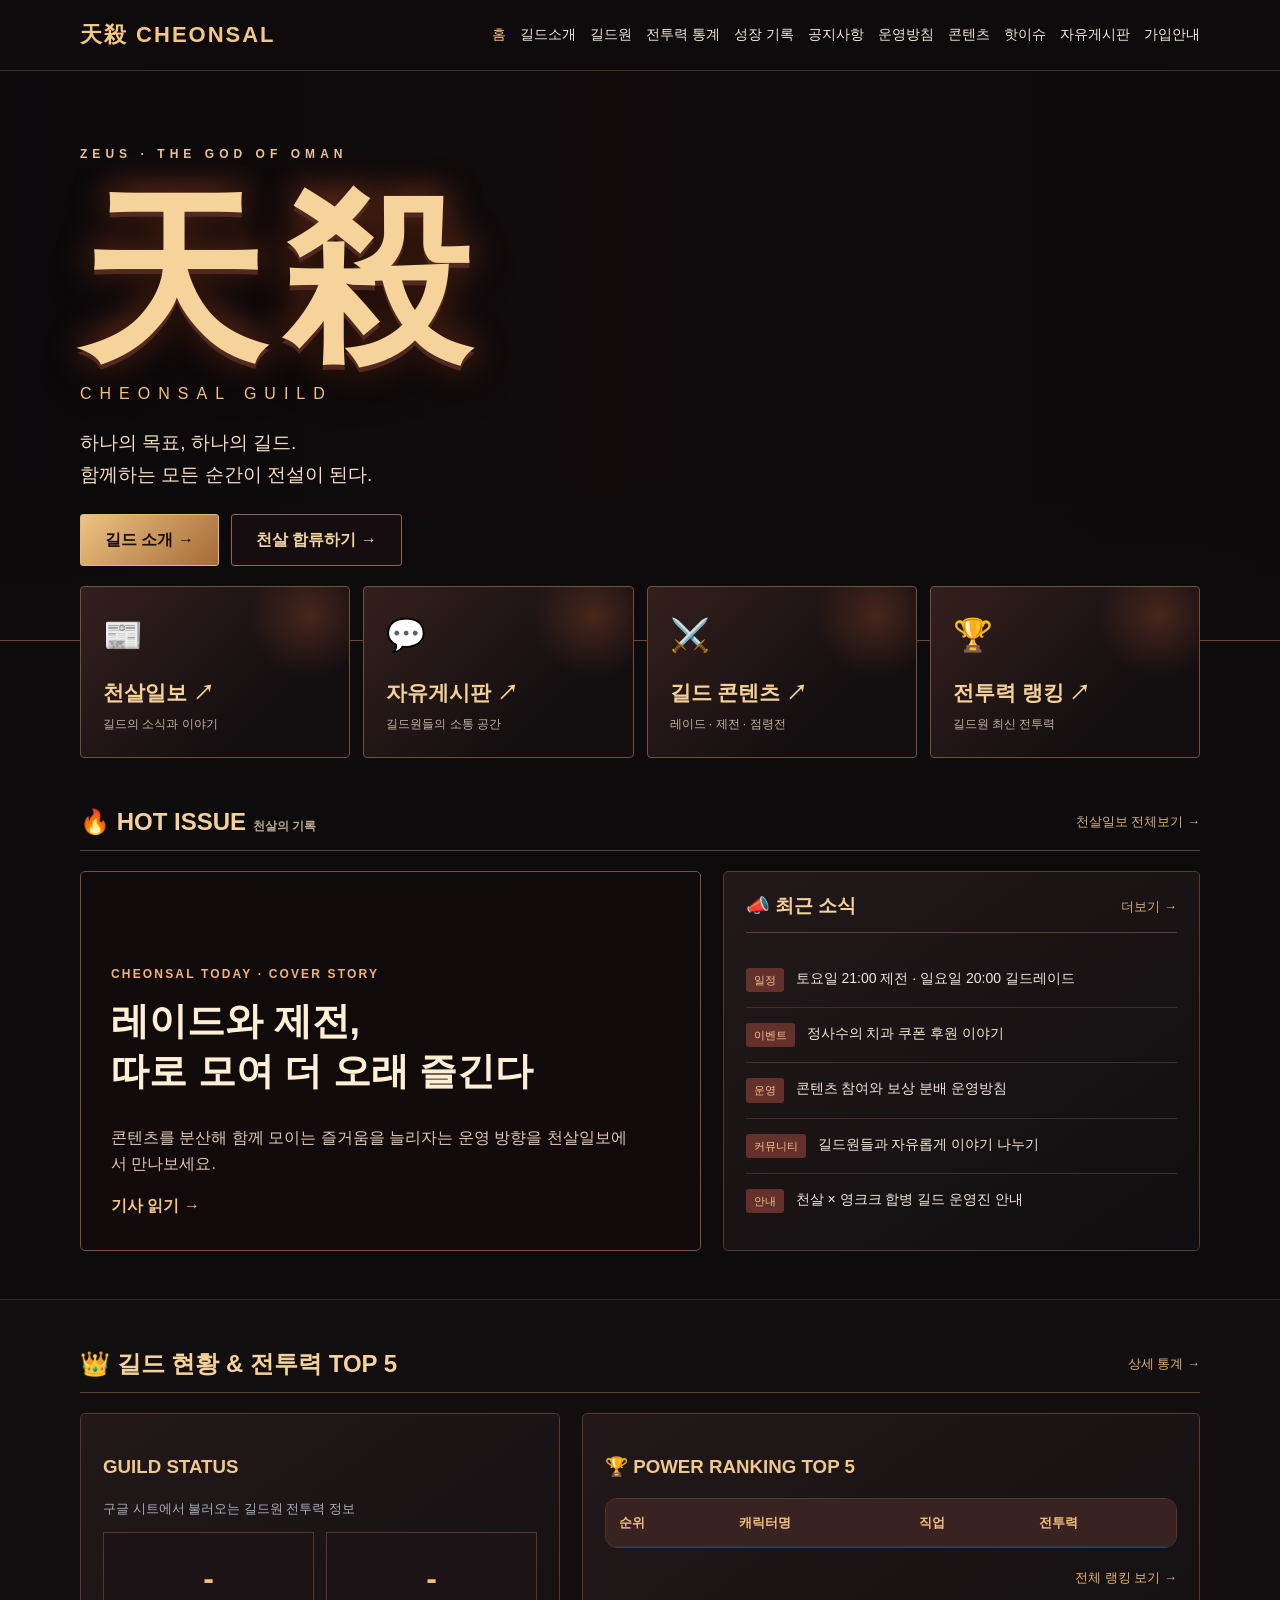
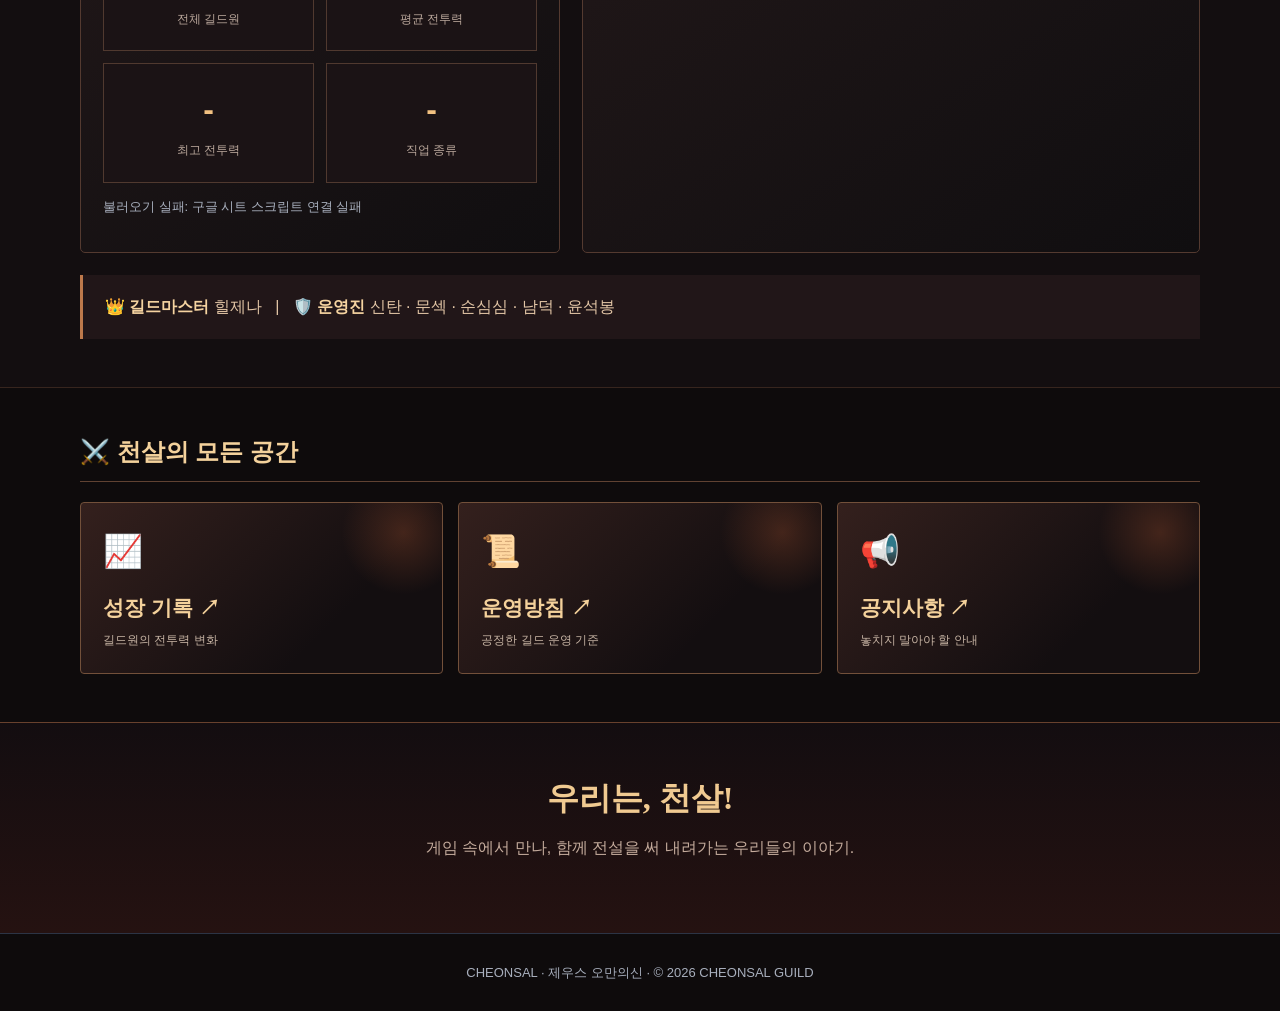
==== commit 62aeb96d: "Redesign Cheonsal home into cinematic crimson and gold guild portal" ====
--- a/index.html
+++ b/index.html
@@ -1 +1,3 @@
-<!doctype html><html lang="ko"><head><meta charset="utf-8"><meta name="viewport" content="width=device-width,initial-scale=1"><meta name="description" content="제우스 오만의신 천살길드 공식 홈페이지"><title>홈 | 천살길드</title><link rel="stylesheet" href="style.css"></head><body><header><div class="wrap head"><a href="index.html" class="logo">天殺 CHEONSAL</a><nav><a class="active" href="index.html?v=20261009b">홈</a><a class="" href="guild.html?v=20261009b">길드소개</a><a class="" href="members.html?v=20261009b">길드원</a><a class="" href="stats.html?v=20261009b">전투력 통계</a><a class="" href="growth.html?v=20261009b">성장 기록</a><a class="" href="notice.html?v=20261009b">공지사항</a><a class="" href="rules.html?v=20261009b">운영방침</a><a class="" href="content.html?v=20261009b">콘텐츠</a><a class="" href="hot.html?v=20261009b">핫이슈</a><a class="" href="board.html?v=20261009b">자유게시판</a><a class="" href="join.html?v=20261009b">가입안내</a></nav></div></header><main><section class="hero"><div class="wrap"><div class="eyebrow">ZEUS · THE GOD OF OMAN</div><h1>天殺</h1><h2>천살 길드</h2><p>함께 즐기고 · 함께 성장하는 길드</p><a class="btn" href="members.html">길드원 랭킹 보기 →</a></div></section><section class="section"><div class="wrap"><h2>📢 천살 최신 소식</h2><p class="lead">2026년 10월 9일 운영 공지 기준</p><div class="grid"><a class="card" href="notice.html"><h3>📅 이번 주 일정 →</h3><p>토 21:00 제전 · 일 20:00 레이드</p></a><a class="card" href="rules.html"><h3>⚖️ 운영방침 →</h3><p>함께 즐기는 콘텐츠 · 공정한 보상 분배</p></a><a class="card" href="hot.html"><h3>🔥 천살 핫이슈 →</h3><p>카톡에서 화제가 된 길드 이야기</p></a><a class="card" href="board.html"><h3>💬 자유게시판 →</h3><p>길드 소식과 커뮤니티 안내</p></a></div></div></section><section class="section"><div class="wrap"><h2>길드 현황</h2><p class="lead">구글 스프레드시트와 연결된 최신 정보</p><div class="stats"><div class="statbox"><div class="stat" id="total">-</div><span>전체 길드원</span></div><div class="statbox"><div class="stat" id="avg">-</div><span>평균 전투력</span></div><div class="statbox"><div class="stat" id="max">-</div><span>최고 전투력</span></div><div class="statbox"><div class="stat" id="jobcount">-</div><span>직업 종류</span></div></div><p class="note" id="status">구글 시트 연결 대기 중…</p></div></section><section class="section"><div class="wrap"><h2>전투력 TOP 5</h2><p class="lead">전체 길드원 중 전투력 상위 5명</p><div class="tablewrap"><table><thead><tr><th>순위</th><th>캐릭터명</th><th>직업</th><th>전투력</th></tr></thead><tbody id="toprows"></tbody></table></div></div></section><section class="section"><div class="wrap"><h2>길드 메뉴</h2><p class="lead">원하는 항목을 선택하세요</p><div class="grid"><a class="card" href="guild.html"><h3>길드소개 →</h3><p>자세히 보기</p></a><a class="card" href="members.html"><h3>길드원 →</h3><p>자세히 보기</p></a><a class="card" href="stats.html"><h3>전투력 통계 →</h3><p>자세히 보기</p></a><a class="card" href="growth.html"><h3>성장 기록 →</h3><p>자세히 보기</p></a><a class="card" href="notice.html"><h3>공지사항 →</h3><p>자세히 보기</p></a><a class="card" href="content.html"><h3>콘텐츠 →</h3><p>자세히 보기</p></a><a class="card" href="join.html"><h3>가입안내 →</h3><p>자세히 보기</p></a></div></div></section></main><footer><div class="wrap">CHEONSAL · 제우스 오만의신 · © 2026 CHEONSAL GUILD</div></footer><script src="app.js"></script></body></html>+<!doctype html><html lang="ko"><head><meta charset="utf-8"><meta name="viewport" content="width=device-width,initial-scale=1"><meta name="description" content="천살 길드 공식 홈페이지 · 제우스 오만의신"><title>천살 길드 | CHEONSAL</title><link rel="stylesheet" href="style.css"><style>
+:root{--gold:#e6b56c;--red:#9d2e29}body{background:#0e0b0c;color:#f3e8d9}.head{min-height:70px}.logo{color:#f2c884}header{background:#100b0cf5;border-color:#4a2b27}nav a:hover,.active{color:#f5c47a}.home-hero{min-height:570px;position:relative;display:flex;align-items:center;overflow:hidden;background:linear-gradient(90deg,#0b080bc7 0%,#150b0c60 47%,#0c080aa0 100%),url('cheonsal-hero.svg') center/cover no-repeat;border-bottom:1px solid #714432}.home-hero:after{content:'';position:absolute;inset:auto 0 0;height:160px;background:linear-gradient(transparent,#0e0b0c);pointer-events:none}.home-hero .wrap{position:relative;z-index:1}.hero-label{font-size:12px;letter-spacing:.42em;color:#e8c593;font-weight:800}.home-hero h1{font-family:Georgia,'Malgun Gothic',serif;font-size:clamp(92px,15vw,185px);line-height:1.05;color:#f6d39a;margin:20px 0 2px;text-shadow:0 5px 0 #502a21,0 15px 40px #000,0 0 35px #ae4b27;letter-spacing:.1em}.hero-eng{font-size:16px;letter-spacing:.5em;color:#f1c27e}.home-hero p{font-size:19px;color:#f2dfc5;max-width:550px;margin:20px 0 24px}.hero-buttons{display:flex;gap:12px;flex-wrap:wrap}.home-btn{display:inline-block;background:linear-gradient(135deg,#edc383,#a56a38);color:#1a0e0b;border:1px solid #e7b873;padding:12px 24px;font-weight:900;border-radius:3px}.home-btn.alt{background:#170f10c9;color:#f2d5a5;border-color:#8b6650}.home-shell{position:relative;margin-top:-55px;z-index:2}.home-links{display:grid;grid-template-columns:repeat(4,minmax(0,1fr));gap:13px}.home-link{display:flex;flex-direction:column;justify-content:flex-end;min-height:155px;padding:22px;position:relative;overflow:hidden;background:linear-gradient(135deg,#34201d,#130e10 70%);border:1px solid #72503a;border-radius:4px;transition:transform .2s,border-color .2s}.home-link:hover{transform:translateY(-5px);border-color:#e9b877}.home-link:before{content:'';position:absolute;width:125px;height:125px;right:-24px;top:-33px;background:radial-gradient(circle,#ab55314f,transparent 70%)}.home-link .symbol{font-size:32px;margin-bottom:14px;position:relative}.home-link strong{font-size:21px;color:#f4d19b;position:relative}.home-link small{color:#c7b4a4;font-size:12px;margin-top:5px;position:relative}.home-section{padding:48px 0}.home-title{display:flex;align-items:center;justify-content:space-between;gap:12px;border-bottom:1px solid #604232;padding-bottom:13px;margin-bottom:20px}.home-title h2{font-size:24px;color:#f4d29c;margin:0}.home-title a{font-size:13px;color:#d8ae7c}.home-layout{display:grid;grid-template-columns:1.3fr 1fr;gap:22px}.feature{position:relative;min-height:345px;padding:30px;display:flex;flex-direction:column;justify-content:flex-end;background:linear-gradient(0deg,#130a0bed,#170b0b44),url('cheonsal-hero.svg') center/cover;border:1px solid #79513a;border-radius:5px}.feature-label{font-size:12px;font-weight:900;color:#f4b17e;letter-spacing:.18em}.feature h3{font-size:clamp(26px,3vw,38px);line-height:1.32;margin:12px 0;color:#fff0d5;max-width:520px}.feature p{color:#e0c9b5;max-width:530px}.feature a{align-self:flex-start;color:#f1c58b;font-weight:bold}.news-panel,.home-panel{background:linear-gradient(145deg,#221819,#100e10);border:1px solid #543a30;border-radius:5px;padding:22px}.news-item{display:flex;gap:12px;align-items:start;border-bottom:1px solid #3f302d;padding:15px 0}.news-item:last-child{border-bottom:0}.news-tag{font-size:11px;color:#f5c28e;background:#63302b;padding:3px 8px;border-radius:3px;white-space:nowrap}.news-item a{font-size:14px;line-height:1.5}.news-item a:hover{color:#efc08d}.dashboard{display:grid;grid-template-columns:1fr 1fr;gap:22px}.home-stats{display:grid;grid-template-columns:repeat(2,1fr);gap:12px}.home-stat{padding:19px 12px;background:#1b1315;border:1px solid #50392f;text-align:center}.home-stat .stat{color:#f2c181}.home-stat span{font-size:12px;color:#bba89c}.home-panel .tablewrap{border-color:#50392f}.home-panel th{background:#392322;color:#f3bf7b}.home-panel td{border-color:#392b2b}.home-panel tbody tr:hover{background:#302020}.staff-line{margin-top:22px;padding:19px 22px;background:#211618;border-left:3px solid #bd794b;color:#e3c6a6}.staff-line strong{color:#f5d3a0}.home-footer{text-align:center;padding:55px 0;background:linear-gradient(#130d10,#251211);border-top:1px solid #68412d}.home-footer h2{font-family:Georgia,'Malgun Gothic',serif;font-size:32px;color:#f0ca91}.home-footer p{color:#c4ab9c}@media(max-width:850px){.home-links{grid-template-columns:repeat(2,1fr)}.home-layout,.dashboard{grid-template-columns:1fr}.home-hero{min-height:490px}.home-hero h1{font-size:105px}.home-shell{margin-top:-30px}}@media(max-width:480px){.home-links{gap:9px}.home-link{min-height:132px;padding:15px}.home-link strong{font-size:17px}.home-hero h1{font-size:84px}.home-hero p{font-size:16px}.home-hero{min-height:450px}.feature{min-height:315px;padding:20px}.home-section{padding:34px 0}}
+</style></head><body><header><div class="wrap head"><a href="index.html" class="logo">天殺 CHEONSAL</a><nav><a class="active" href="index.html?v=20261009b">홈</a><a class="" href="guild.html?v=20261009b">길드소개</a><a class="" href="members.html?v=20261009b">길드원</a><a class="" href="stats.html?v=20261009b">전투력 통계</a><a class="" href="growth.html?v=20261009b">성장 기록</a><a class="" href="notice.html?v=20261009b">공지사항</a><a class="" href="rules.html?v=20261009b">운영방침</a><a class="" href="content.html?v=20261009b">콘텐츠</a><a class="" href="hot.html?v=20261009b">핫이슈</a><a class="" href="board.html?v=20261009b">자유게시판</a><a class="" href="join.html?v=20261009b">가입안내</a></nav></div></header><main><section class="home-hero"><div class="wrap"><div class="hero-label">ZEUS · THE GOD OF OMAN</div><h1>天殺</h1><div class="hero-eng">CHEONSAL GUILD</div><p>하나의 목표, 하나의 길드.<br>함께하는 모든 순간이 전설이 된다.</p><div class="hero-buttons"><a class="home-btn" href="guild.html">길드 소개 →</a><a class="home-btn alt" href="join.html">천살 합류하기 →</a></div></div></section><div class="wrap home-shell"><div class="home-links"><a class="home-link" href="hot.html"><span class="symbol">📰</span><strong>천살일보 ↗</strong><small>길드의 소식과 이야기</small></a><a class="home-link" href="board.html"><span class="symbol">💬</span><strong>자유게시판 ↗</strong><small>길드원들의 소통 공간</small></a><a class="home-link" href="content.html"><span class="symbol">⚔️</span><strong>길드 콘텐츠 ↗</strong><small>레이드 · 제전 · 점령전</small></a><a class="home-link" href="members.html"><span class="symbol">🏆</span><strong>전투력 랭킹 ↗</strong><small>길드원 최신 전투력</small></a></div></div><section class="home-section"><div class="wrap"><div class="home-title"><h2>🔥 HOT ISSUE <small style="font-size:12px;color:#bda88f">천살의 기록</small></h2><a href="hot.html">천살일보 전체보기 →</a></div><div class="home-layout"><article class="feature"><span class="feature-label">CHEONSAL TODAY · COVER STORY</span><h3>레이드와 제전,<br>따로 모여 더 오래 즐긴다</h3><p>콘텐츠를 분산해 함께 모이는 즐거움을 늘리자는 운영 방향을 천살일보에서 만나보세요.</p><a href="hot.html">기사 읽기 →</a></article><aside class="news-panel"><div class="home-title"><h2 style="font-size:19px">📣 최근 소식</h2><a href="notice.html">더보기 →</a></div><div class="news-item"><span class="news-tag">일정</span><a href="content.html">토요일 21:00 제전 · 일요일 20:00 길드레이드</a></div><div class="news-item"><span class="news-tag">이벤트</span><a href="hot.html">정사수의 치과 쿠폰 후원 이야기</a></div><div class="news-item"><span class="news-tag">운영</span><a href="rules.html">콘텐츠 참여와 보상 분배 운영방침</a></div><div class="news-item"><span class="news-tag">커뮤니티</span><a href="board.html">길드원들과 자유롭게 이야기 나누기</a></div><div class="news-item"><span class="news-tag">안내</span><a href="guild.html">천살 × 영크크 합병 길드 운영진 안내</a></div></aside></div></div></section><section class="home-section" style="background:#130e10;border-top:1px solid #37251e;border-bottom:1px solid #37251e"><div class="wrap"><div class="home-title"><h2>👑 길드 현황 & 전투력 TOP 5</h2><a href="stats.html">상세 통계 →</a></div><div class="dashboard"><div class="home-panel"><h3 style="color:#f0c78d">GUILD STATUS</h3><p class="note">구글 시트에서 불러오는 길드원 전투력 정보</p><div class="home-stats"><div class="home-stat"><div class="stat" id="total">-</div><span>전체 길드원</span></div><div class="home-stat"><div class="stat" id="avg">-</div><span>평균 전투력</span></div><div class="home-stat"><div class="stat" id="max">-</div><span>최고 전투력</span></div><div class="home-stat"><div class="stat" id="jobcount">-</div><span>직업 종류</span></div></div><p class="note" id="status">구글 시트 연결 대기 중…</p></div><div class="home-panel"><h3 style="color:#f0c78d">🏆 POWER RANKING TOP 5</h3><div class="tablewrap"><table><thead><tr><th>순위</th><th>캐릭터명</th><th>직업</th><th>전투력</th></tr></thead><tbody id="toprows"></tbody></table></div><p style="text-align:right"><a href="members.html" style="color:#e6b56c;font-size:13px">전체 랭킹 보기 →</a></p></div></div><div class="staff-line"><strong>👑 길드마스터</strong> 힐제나 &nbsp; | &nbsp; <strong>🛡️ 운영진</strong> 신탄 · 문섹 · 순심심 · 남덕 · 윤석봉</div></div></section><section class="home-section"><div class="wrap"><div class="home-title"><h2>⚔️ 천살의 모든 공간</h2></div><div class="grid"><a class="home-link" href="growth.html"><span class="symbol">📈</span><strong>성장 기록 ↗</strong><small>길드원의 전투력 변화</small></a><a class="home-link" href="rules.html"><span class="symbol">📜</span><strong>운영방침 ↗</strong><small>공정한 길드 운영 기준</small></a><a class="home-link" href="notice.html"><span class="symbol">📢</span><strong>공지사항 ↗</strong><small>놓치지 말아야 할 안내</small></a></div></div></section><div class="home-footer"><div class="wrap"><h2>우리는, 천살!</h2><p>게임 속에서 만나, 함께 전설을 써 내려가는 우리들의 이야기.</p></div></div></main><footer><div class="wrap">CHEONSAL · 제우스 오만의신 · © 2026 CHEONSAL GUILD</div></footer><script src="app.js"></script></body></html>
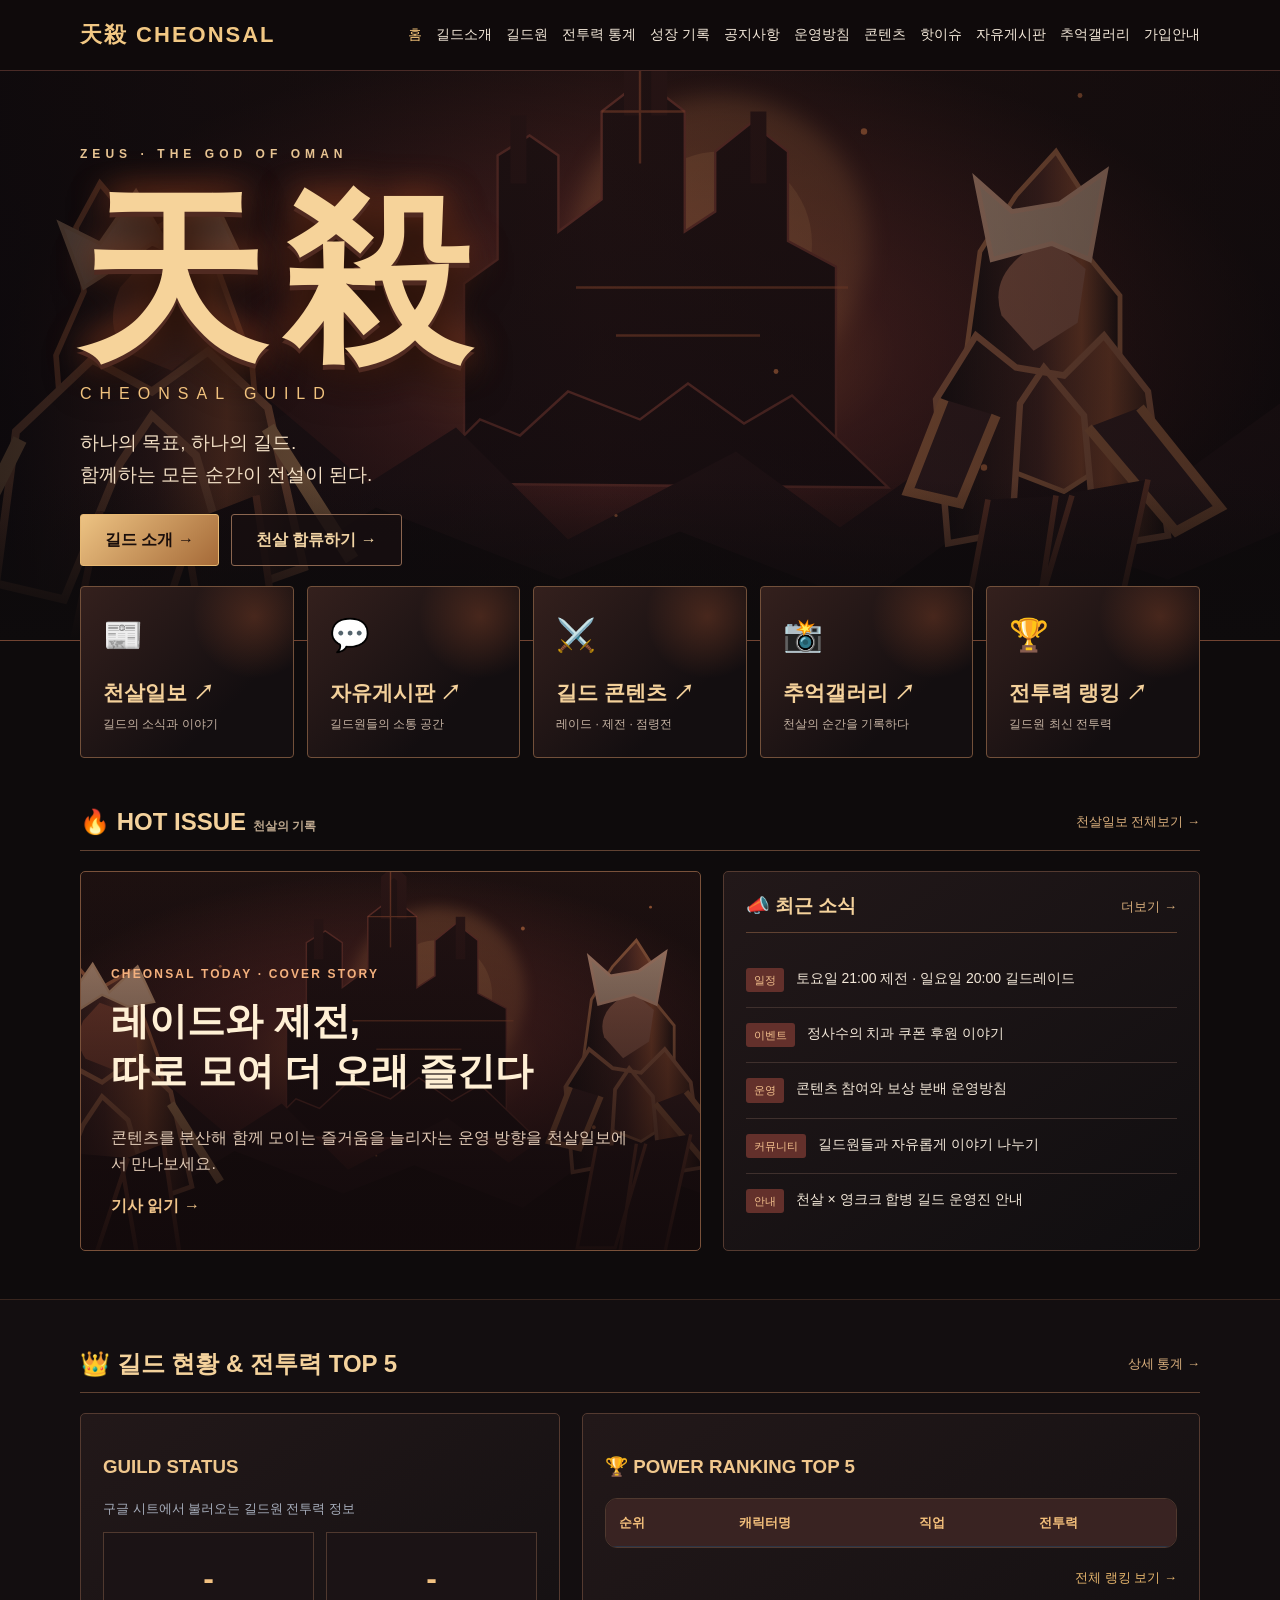
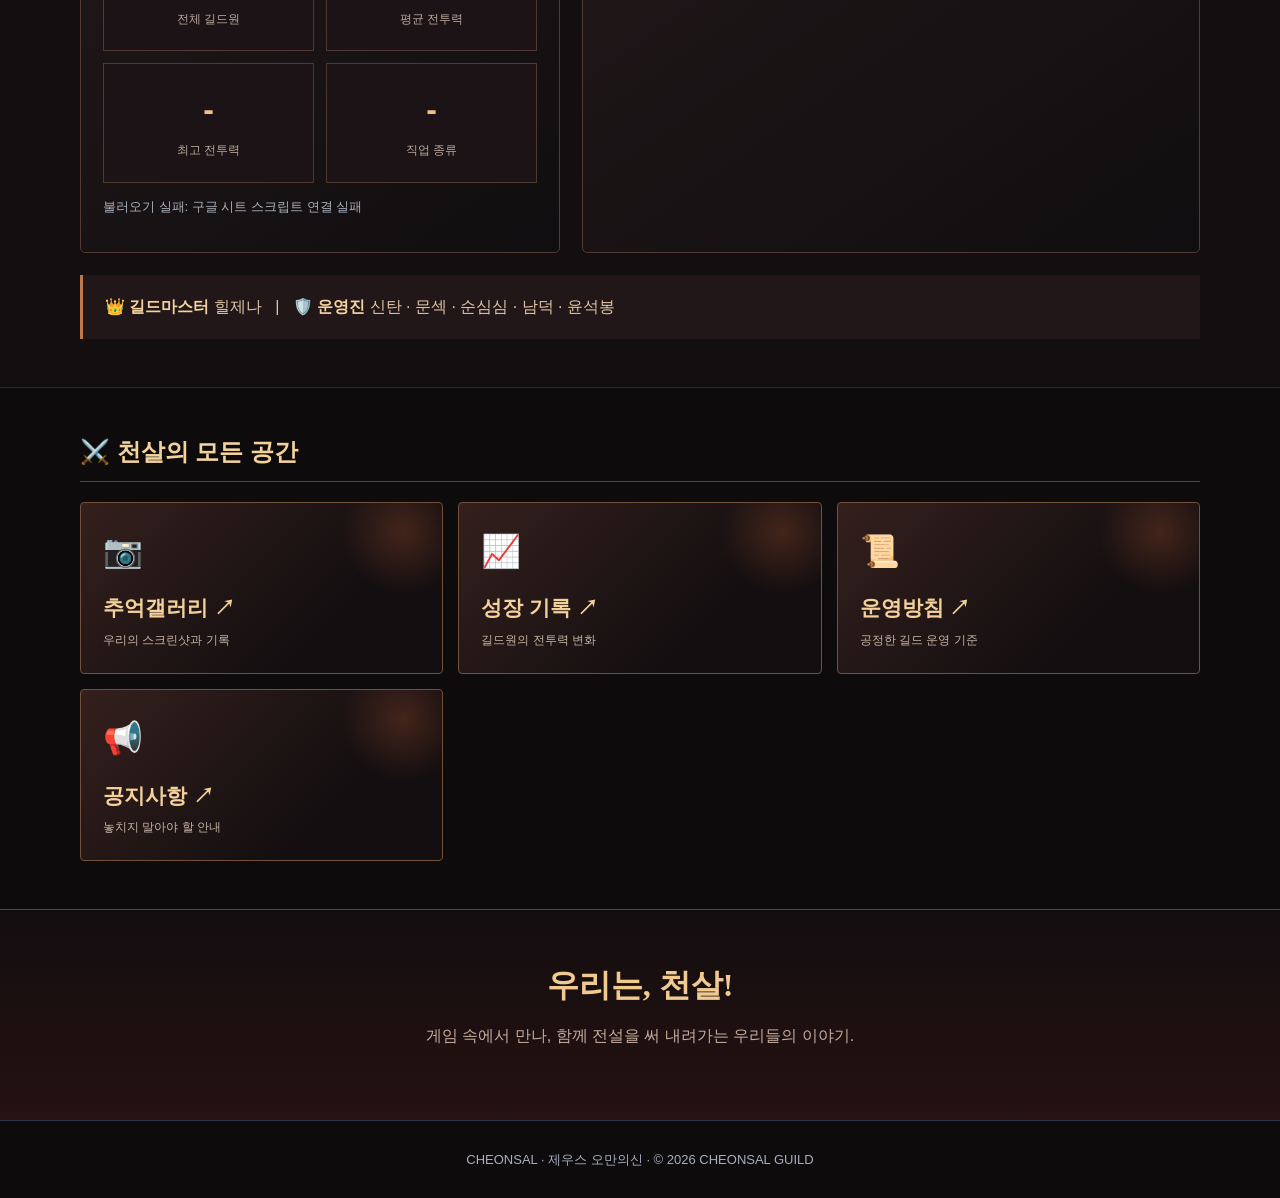
==== commit 1745614c: "Add memories gallery to home and navigation" ====
--- a/index.html
+++ b/index.html
@@ -1,3 +1,3 @@
 <!doctype html><html lang="ko"><head><meta charset="utf-8"><meta name="viewport" content="width=device-width,initial-scale=1"><meta name="description" content="천살 길드 공식 홈페이지 · 제우스 오만의신"><title>천살 길드 | CHEONSAL</title><link rel="stylesheet" href="style.css"><style>
-:root{--gold:#e6b56c;--red:#9d2e29}body{background:#0e0b0c;color:#f3e8d9}.head{min-height:70px}.logo{color:#f2c884}header{background:#100b0cf5;border-color:#4a2b27}nav a:hover,.active{color:#f5c47a}.home-hero{min-height:570px;position:relative;display:flex;align-items:center;overflow:hidden;background:linear-gradient(90deg,#0b080bc7 0%,#150b0c60 47%,#0c080aa0 100%),url('cheonsal-hero.svg') center/cover no-repeat;border-bottom:1px solid #714432}.home-hero:after{content:'';position:absolute;inset:auto 0 0;height:160px;background:linear-gradient(transparent,#0e0b0c);pointer-events:none}.home-hero .wrap{position:relative;z-index:1}.hero-label{font-size:12px;letter-spacing:.42em;color:#e8c593;font-weight:800}.home-hero h1{font-family:Georgia,'Malgun Gothic',serif;font-size:clamp(92px,15vw,185px);line-height:1.05;color:#f6d39a;margin:20px 0 2px;text-shadow:0 5px 0 #502a21,0 15px 40px #000,0 0 35px #ae4b27;letter-spacing:.1em}.hero-eng{font-size:16px;letter-spacing:.5em;color:#f1c27e}.home-hero p{font-size:19px;color:#f2dfc5;max-width:550px;margin:20px 0 24px}.hero-buttons{display:flex;gap:12px;flex-wrap:wrap}.home-btn{display:inline-block;background:linear-gradient(135deg,#edc383,#a56a38);color:#1a0e0b;border:1px solid #e7b873;padding:12px 24px;font-weight:900;border-radius:3px}.home-btn.alt{background:#170f10c9;color:#f2d5a5;border-color:#8b6650}.home-shell{position:relative;margin-top:-55px;z-index:2}.home-links{display:grid;grid-template-columns:repeat(4,minmax(0,1fr));gap:13px}.home-link{display:flex;flex-direction:column;justify-content:flex-end;min-height:155px;padding:22px;position:relative;overflow:hidden;background:linear-gradient(135deg,#34201d,#130e10 70%);border:1px solid #72503a;border-radius:4px;transition:transform .2s,border-color .2s}.home-link:hover{transform:translateY(-5px);border-color:#e9b877}.home-link:before{content:'';position:absolute;width:125px;height:125px;right:-24px;top:-33px;background:radial-gradient(circle,#ab55314f,transparent 70%)}.home-link .symbol{font-size:32px;margin-bottom:14px;position:relative}.home-link strong{font-size:21px;color:#f4d19b;position:relative}.home-link small{color:#c7b4a4;font-size:12px;margin-top:5px;position:relative}.home-section{padding:48px 0}.home-title{display:flex;align-items:center;justify-content:space-between;gap:12px;border-bottom:1px solid #604232;padding-bottom:13px;margin-bottom:20px}.home-title h2{font-size:24px;color:#f4d29c;margin:0}.home-title a{font-size:13px;color:#d8ae7c}.home-layout{display:grid;grid-template-columns:1.3fr 1fr;gap:22px}.feature{position:relative;min-height:345px;padding:30px;display:flex;flex-direction:column;justify-content:flex-end;background:linear-gradient(0deg,#130a0bed,#170b0b44),url('cheonsal-hero.svg') center/cover;border:1px solid #79513a;border-radius:5px}.feature-label{font-size:12px;font-weight:900;color:#f4b17e;letter-spacing:.18em}.feature h3{font-size:clamp(26px,3vw,38px);line-height:1.32;margin:12px 0;color:#fff0d5;max-width:520px}.feature p{color:#e0c9b5;max-width:530px}.feature a{align-self:flex-start;color:#f1c58b;font-weight:bold}.news-panel,.home-panel{background:linear-gradient(145deg,#221819,#100e10);border:1px solid #543a30;border-radius:5px;padding:22px}.news-item{display:flex;gap:12px;align-items:start;border-bottom:1px solid #3f302d;padding:15px 0}.news-item:last-child{border-bottom:0}.news-tag{font-size:11px;color:#f5c28e;background:#63302b;padding:3px 8px;border-radius:3px;white-space:nowrap}.news-item a{font-size:14px;line-height:1.5}.news-item a:hover{color:#efc08d}.dashboard{display:grid;grid-template-columns:1fr 1fr;gap:22px}.home-stats{display:grid;grid-template-columns:repeat(2,1fr);gap:12px}.home-stat{padding:19px 12px;background:#1b1315;border:1px solid #50392f;text-align:center}.home-stat .stat{color:#f2c181}.home-stat span{font-size:12px;color:#bba89c}.home-panel .tablewrap{border-color:#50392f}.home-panel th{background:#392322;color:#f3bf7b}.home-panel td{border-color:#392b2b}.home-panel tbody tr:hover{background:#302020}.staff-line{margin-top:22px;padding:19px 22px;background:#211618;border-left:3px solid #bd794b;color:#e3c6a6}.staff-line strong{color:#f5d3a0}.home-footer{text-align:center;padding:55px 0;background:linear-gradient(#130d10,#251211);border-top:1px solid #68412d}.home-footer h2{font-family:Georgia,'Malgun Gothic',serif;font-size:32px;color:#f0ca91}.home-footer p{color:#c4ab9c}@media(max-width:850px){.home-links{grid-template-columns:repeat(2,1fr)}.home-layout,.dashboard{grid-template-columns:1fr}.home-hero{min-height:490px}.home-hero h1{font-size:105px}.home-shell{margin-top:-30px}}@media(max-width:480px){.home-links{gap:9px}.home-link{min-height:132px;padding:15px}.home-link strong{font-size:17px}.home-hero h1{font-size:84px}.home-hero p{font-size:16px}.home-hero{min-height:450px}.feature{min-height:315px;padding:20px}.home-section{padding:34px 0}}
-</style></head><body><header><div class="wrap head"><a href="index.html" class="logo">天殺 CHEONSAL</a><nav><a class="active" href="index.html?v=20261009b">홈</a><a class="" href="guild.html?v=20261009b">길드소개</a><a class="" href="members.html?v=20261009b">길드원</a><a class="" href="stats.html?v=20261009b">전투력 통계</a><a class="" href="growth.html?v=20261009b">성장 기록</a><a class="" href="notice.html?v=20261009b">공지사항</a><a class="" href="rules.html?v=20261009b">운영방침</a><a class="" href="content.html?v=20261009b">콘텐츠</a><a class="" href="hot.html?v=20261009b">핫이슈</a><a class="" href="board.html?v=20261009b">자유게시판</a><a class="" href="join.html?v=20261009b">가입안내</a></nav></div></header><main><section class="home-hero"><div class="wrap"><div class="hero-label">ZEUS · THE GOD OF OMAN</div><h1>天殺</h1><div class="hero-eng">CHEONSAL GUILD</div><p>하나의 목표, 하나의 길드.<br>함께하는 모든 순간이 전설이 된다.</p><div class="hero-buttons"><a class="home-btn" href="guild.html">길드 소개 →</a><a class="home-btn alt" href="join.html">천살 합류하기 →</a></div></div></section><div class="wrap home-shell"><div class="home-links"><a class="home-link" href="hot.html"><span class="symbol">📰</span><strong>천살일보 ↗</strong><small>길드의 소식과 이야기</small></a><a class="home-link" href="board.html"><span class="symbol">💬</span><strong>자유게시판 ↗</strong><small>길드원들의 소통 공간</small></a><a class="home-link" href="content.html"><span class="symbol">⚔️</span><strong>길드 콘텐츠 ↗</strong><small>레이드 · 제전 · 점령전</small></a><a class="home-link" href="members.html"><span class="symbol">🏆</span><strong>전투력 랭킹 ↗</strong><small>길드원 최신 전투력</small></a></div></div><section class="home-section"><div class="wrap"><div class="home-title"><h2>🔥 HOT ISSUE <small style="font-size:12px;color:#bda88f">천살의 기록</small></h2><a href="hot.html">천살일보 전체보기 →</a></div><div class="home-layout"><article class="feature"><span class="feature-label">CHEONSAL TODAY · COVER STORY</span><h3>레이드와 제전,<br>따로 모여 더 오래 즐긴다</h3><p>콘텐츠를 분산해 함께 모이는 즐거움을 늘리자는 운영 방향을 천살일보에서 만나보세요.</p><a href="hot.html">기사 읽기 →</a></article><aside class="news-panel"><div class="home-title"><h2 style="font-size:19px">📣 최근 소식</h2><a href="notice.html">더보기 →</a></div><div class="news-item"><span class="news-tag">일정</span><a href="content.html">토요일 21:00 제전 · 일요일 20:00 길드레이드</a></div><div class="news-item"><span class="news-tag">이벤트</span><a href="hot.html">정사수의 치과 쿠폰 후원 이야기</a></div><div class="news-item"><span class="news-tag">운영</span><a href="rules.html">콘텐츠 참여와 보상 분배 운영방침</a></div><div class="news-item"><span class="news-tag">커뮤니티</span><a href="board.html">길드원들과 자유롭게 이야기 나누기</a></div><div class="news-item"><span class="news-tag">안내</span><a href="guild.html">천살 × 영크크 합병 길드 운영진 안내</a></div></aside></div></div></section><section class="home-section" style="background:#130e10;border-top:1px solid #37251e;border-bottom:1px solid #37251e"><div class="wrap"><div class="home-title"><h2>👑 길드 현황 & 전투력 TOP 5</h2><a href="stats.html">상세 통계 →</a></div><div class="dashboard"><div class="home-panel"><h3 style="color:#f0c78d">GUILD STATUS</h3><p class="note">구글 시트에서 불러오는 길드원 전투력 정보</p><div class="home-stats"><div class="home-stat"><div class="stat" id="total">-</div><span>전체 길드원</span></div><div class="home-stat"><div class="stat" id="avg">-</div><span>평균 전투력</span></div><div class="home-stat"><div class="stat" id="max">-</div><span>최고 전투력</span></div><div class="home-stat"><div class="stat" id="jobcount">-</div><span>직업 종류</span></div></div><p class="note" id="status">구글 시트 연결 대기 중…</p></div><div class="home-panel"><h3 style="color:#f0c78d">🏆 POWER RANKING TOP 5</h3><div class="tablewrap"><table><thead><tr><th>순위</th><th>캐릭터명</th><th>직업</th><th>전투력</th></tr></thead><tbody id="toprows"></tbody></table></div><p style="text-align:right"><a href="members.html" style="color:#e6b56c;font-size:13px">전체 랭킹 보기 →</a></p></div></div><div class="staff-line"><strong>👑 길드마스터</strong> 힐제나 &nbsp; | &nbsp; <strong>🛡️ 운영진</strong> 신탄 · 문섹 · 순심심 · 남덕 · 윤석봉</div></div></section><section class="home-section"><div class="wrap"><div class="home-title"><h2>⚔️ 천살의 모든 공간</h2></div><div class="grid"><a class="home-link" href="growth.html"><span class="symbol">📈</span><strong>성장 기록 ↗</strong><small>길드원의 전투력 변화</small></a><a class="home-link" href="rules.html"><span class="symbol">📜</span><strong>운영방침 ↗</strong><small>공정한 길드 운영 기준</small></a><a class="home-link" href="notice.html"><span class="symbol">📢</span><strong>공지사항 ↗</strong><small>놓치지 말아야 할 안내</small></a></div></div></section><div class="home-footer"><div class="wrap"><h2>우리는, 천살!</h2><p>게임 속에서 만나, 함께 전설을 써 내려가는 우리들의 이야기.</p></div></div></main><footer><div class="wrap">CHEONSAL · 제우스 오만의신 · © 2026 CHEONSAL GUILD</div></footer><script src="app.js"></script></body></html>+:root{--gold:#e6b56c;--red:#9d2e29}body{background:#0e0b0c;color:#f3e8d9}.head{min-height:70px}.logo{color:#f2c884}header{background:#100b0cf5;border-color:#4a2b27}nav a:hover,.active{color:#f5c47a}.home-hero{min-height:570px;position:relative;display:flex;align-items:center;overflow:hidden;background:linear-gradient(90deg,#0b080bc7 0%,#150b0c60 47%,#0c080aa0 100%),url('cheonsal-hero.svg') center/cover no-repeat;border-bottom:1px solid #714432}.home-hero:after{content:'';position:absolute;inset:auto 0 0;height:160px;background:linear-gradient(transparent,#0e0b0c);pointer-events:none}.home-hero .wrap{position:relative;z-index:1}.hero-label{font-size:12px;letter-spacing:.42em;color:#e8c593;font-weight:800}.home-hero h1{font-family:Georgia,'Malgun Gothic',serif;font-size:clamp(92px,15vw,185px);line-height:1.05;color:#f6d39a;margin:20px 0 2px;text-shadow:0 5px 0 #502a21,0 15px 40px #000,0 0 35px #ae4b27;letter-spacing:.1em}.hero-eng{font-size:16px;letter-spacing:.5em;color:#f1c27e}.home-hero p{font-size:19px;color:#f2dfc5;max-width:550px;margin:20px 0 24px}.hero-buttons{display:flex;gap:12px;flex-wrap:wrap}.home-btn{display:inline-block;background:linear-gradient(135deg,#edc383,#a56a38);color:#1a0e0b;border:1px solid #e7b873;padding:12px 24px;font-weight:900;border-radius:3px}.home-btn.alt{background:#170f10c9;color:#f2d5a5;border-color:#8b6650}.home-shell{position:relative;margin-top:-55px;z-index:2}.home-links{display:grid;grid-template-columns:repeat(5,minmax(0,1fr));gap:13px}.home-link{display:flex;flex-direction:column;justify-content:flex-end;min-height:155px;padding:22px;position:relative;overflow:hidden;background:linear-gradient(135deg,#34201d,#130e10 70%);border:1px solid #72503a;border-radius:4px;transition:transform .2s,border-color .2s}.home-link:hover{transform:translateY(-5px);border-color:#e9b877}.home-link:before{content:'';position:absolute;width:125px;height:125px;right:-24px;top:-33px;background:radial-gradient(circle,#ab55314f,transparent 70%)}.home-link .symbol{font-size:32px;margin-bottom:14px;position:relative}.home-link strong{font-size:21px;color:#f4d19b;position:relative}.home-link small{color:#c7b4a4;font-size:12px;margin-top:5px;position:relative}.home-section{padding:48px 0}.home-title{display:flex;align-items:center;justify-content:space-between;gap:12px;border-bottom:1px solid #604232;padding-bottom:13px;margin-bottom:20px}.home-title h2{font-size:24px;color:#f4d29c;margin:0}.home-title a{font-size:13px;color:#d8ae7c}.home-layout{display:grid;grid-template-columns:1.3fr 1fr;gap:22px}.feature{position:relative;min-height:345px;padding:30px;display:flex;flex-direction:column;justify-content:flex-end;background:linear-gradient(0deg,#130a0bed,#170b0b44),url('cheonsal-hero.svg') center/cover;border:1px solid #79513a;border-radius:5px}.feature-label{font-size:12px;font-weight:900;color:#f4b17e;letter-spacing:.18em}.feature h3{font-size:clamp(26px,3vw,38px);line-height:1.32;margin:12px 0;color:#fff0d5;max-width:520px}.feature p{color:#e0c9b5;max-width:530px}.feature a{align-self:flex-start;color:#f1c58b;font-weight:bold}.news-panel,.home-panel{background:linear-gradient(145deg,#221819,#100e10);border:1px solid #543a30;border-radius:5px;padding:22px}.news-item{display:flex;gap:12px;align-items:start;border-bottom:1px solid #3f302d;padding:15px 0}.news-item:last-child{border-bottom:0}.news-tag{font-size:11px;color:#f5c28e;background:#63302b;padding:3px 8px;border-radius:3px;white-space:nowrap}.news-item a{font-size:14px;line-height:1.5}.news-item a:hover{color:#efc08d}.dashboard{display:grid;grid-template-columns:1fr 1fr;gap:22px}.home-stats{display:grid;grid-template-columns:repeat(2,1fr);gap:12px}.home-stat{padding:19px 12px;background:#1b1315;border:1px solid #50392f;text-align:center}.home-stat .stat{color:#f2c181}.home-stat span{font-size:12px;color:#bba89c}.home-panel .tablewrap{border-color:#50392f}.home-panel th{background:#392322;color:#f3bf7b}.home-panel td{border-color:#392b2b}.home-panel tbody tr:hover{background:#302020}.staff-line{margin-top:22px;padding:19px 22px;background:#211618;border-left:3px solid #bd794b;color:#e3c6a6}.staff-line strong{color:#f5d3a0}.home-footer{text-align:center;padding:55px 0;background:linear-gradient(#130d10,#251211);border-top:1px solid #68412d}.home-footer h2{font-family:Georgia,'Malgun Gothic',serif;font-size:32px;color:#f0ca91}.home-footer p{color:#c4ab9c}@media(max-width:850px){.home-links{grid-template-columns:repeat(2,1fr)}.home-layout,.dashboard{grid-template-columns:1fr}.home-hero{min-height:490px}.home-hero h1{font-size:105px}.home-shell{margin-top:-30px}}@media(max-width:480px){.home-links{gap:9px}.home-link{min-height:132px;padding:15px}.home-link strong{font-size:17px}.home-hero h1{font-size:84px}.home-hero p{font-size:16px}.home-hero{min-height:450px}.feature{min-height:315px;padding:20px}.home-section{padding:34px 0}}
+</style></head><body><header><div class="wrap head"><a href="index.html" class="logo">天殺 CHEONSAL</a><nav><a class="active" href="index.html?v=20261009b">홈</a><a class="" href="guild.html?v=20261009b">길드소개</a><a class="" href="members.html?v=20261009b">길드원</a><a class="" href="stats.html?v=20261009b">전투력 통계</a><a class="" href="growth.html?v=20261009b">성장 기록</a><a class="" href="notice.html?v=20261009b">공지사항</a><a class="" href="rules.html?v=20261009b">운영방침</a><a class="" href="content.html?v=20261009b">콘텐츠</a><a class="" href="hot.html?v=20261009b">핫이슈</a><a class="" href="board.html?v=20261009b">자유게시판</a><a class="" href="gallery.html">추억갤러리</a><a class="" href="join.html?v=20261009b">가입안내</a></nav></div></header><main><section class="home-hero"><div class="wrap"><div class="hero-label">ZEUS · THE GOD OF OMAN</div><h1>天殺</h1><div class="hero-eng">CHEONSAL GUILD</div><p>하나의 목표, 하나의 길드.<br>함께하는 모든 순간이 전설이 된다.</p><div class="hero-buttons"><a class="home-btn" href="guild.html">길드 소개 →</a><a class="home-btn alt" href="join.html">천살 합류하기 →</a></div></div></section><div class="wrap home-shell"><div class="home-links"><a class="home-link" href="hot.html"><span class="symbol">📰</span><strong>천살일보 ↗</strong><small>길드의 소식과 이야기</small></a><a class="home-link" href="board.html"><span class="symbol">💬</span><strong>자유게시판 ↗</strong><small>길드원들의 소통 공간</small></a><a class="home-link" href="content.html"><span class="symbol">⚔️</span><strong>길드 콘텐츠 ↗</strong><small>레이드 · 제전 · 점령전</small></a><a class="home-link" href="gallery.html"><span class="symbol">📸</span><strong>추억갤러리 ↗</strong><small>천살의 순간을 기록하다</small></a><a class="home-link" href="members.html"><span class="symbol">🏆</span><strong>전투력 랭킹 ↗</strong><small>길드원 최신 전투력</small></a></div></div><section class="home-section"><div class="wrap"><div class="home-title"><h2>🔥 HOT ISSUE <small style="font-size:12px;color:#bda88f">천살의 기록</small></h2><a href="hot.html">천살일보 전체보기 →</a></div><div class="home-layout"><article class="feature"><span class="feature-label">CHEONSAL TODAY · COVER STORY</span><h3>레이드와 제전,<br>따로 모여 더 오래 즐긴다</h3><p>콘텐츠를 분산해 함께 모이는 즐거움을 늘리자는 운영 방향을 천살일보에서 만나보세요.</p><a href="hot.html">기사 읽기 →</a></article><aside class="news-panel"><div class="home-title"><h2 style="font-size:19px">📣 최근 소식</h2><a href="notice.html">더보기 →</a></div><div class="news-item"><span class="news-tag">일정</span><a href="content.html">토요일 21:00 제전 · 일요일 20:00 길드레이드</a></div><div class="news-item"><span class="news-tag">이벤트</span><a href="hot.html">정사수의 치과 쿠폰 후원 이야기</a></div><div class="news-item"><span class="news-tag">운영</span><a href="rules.html">콘텐츠 참여와 보상 분배 운영방침</a></div><div class="news-item"><span class="news-tag">커뮤니티</span><a href="board.html">길드원들과 자유롭게 이야기 나누기</a></div><div class="news-item"><span class="news-tag">안내</span><a href="guild.html">천살 × 영크크 합병 길드 운영진 안내</a></div></aside></div></div></section><section class="home-section" style="background:#130e10;border-top:1px solid #37251e;border-bottom:1px solid #37251e"><div class="wrap"><div class="home-title"><h2>👑 길드 현황 & 전투력 TOP 5</h2><a href="stats.html">상세 통계 →</a></div><div class="dashboard"><div class="home-panel"><h3 style="color:#f0c78d">GUILD STATUS</h3><p class="note">구글 시트에서 불러오는 길드원 전투력 정보</p><div class="home-stats"><div class="home-stat"><div class="stat" id="total">-</div><span>전체 길드원</span></div><div class="home-stat"><div class="stat" id="avg">-</div><span>평균 전투력</span></div><div class="home-stat"><div class="stat" id="max">-</div><span>최고 전투력</span></div><div class="home-stat"><div class="stat" id="jobcount">-</div><span>직업 종류</span></div></div><p class="note" id="status">구글 시트 연결 대기 중…</p></div><div class="home-panel"><h3 style="color:#f0c78d">🏆 POWER RANKING TOP 5</h3><div class="tablewrap"><table><thead><tr><th>순위</th><th>캐릭터명</th><th>직업</th><th>전투력</th></tr></thead><tbody id="toprows"></tbody></table></div><p style="text-align:right"><a href="members.html" style="color:#e6b56c;font-size:13px">전체 랭킹 보기 →</a></p></div></div><div class="staff-line"><strong>👑 길드마스터</strong> 힐제나 &nbsp; | &nbsp; <strong>🛡️ 운영진</strong> 신탄 · 문섹 · 순심심 · 남덕 · 윤석봉</div></div></section><section class="home-section"><div class="wrap"><div class="home-title"><h2>⚔️ 천살의 모든 공간</h2></div><div class="grid"><a class="home-link" href="gallery.html"><span class="symbol">📷</span><strong>추억갤러리 ↗</strong><small>우리의 스크린샷과 기록</small></a><a class="home-link" href="growth.html"><span class="symbol">📈</span><strong>성장 기록 ↗</strong><small>길드원의 전투력 변화</small></a><a class="home-link" href="rules.html"><span class="symbol">📜</span><strong>운영방침 ↗</strong><small>공정한 길드 운영 기준</small></a><a class="home-link" href="notice.html"><span class="symbol">📢</span><strong>공지사항 ↗</strong><small>놓치지 말아야 할 안내</small></a></div></div></section><div class="home-footer"><div class="wrap"><h2>우리는, 천살!</h2><p>게임 속에서 만나, 함께 전설을 써 내려가는 우리들의 이야기.</p></div></div></main><footer><div class="wrap">CHEONSAL · 제우스 오만의신 · © 2026 CHEONSAL GUILD</div></footer><script src="app.js"></script></body></html>
